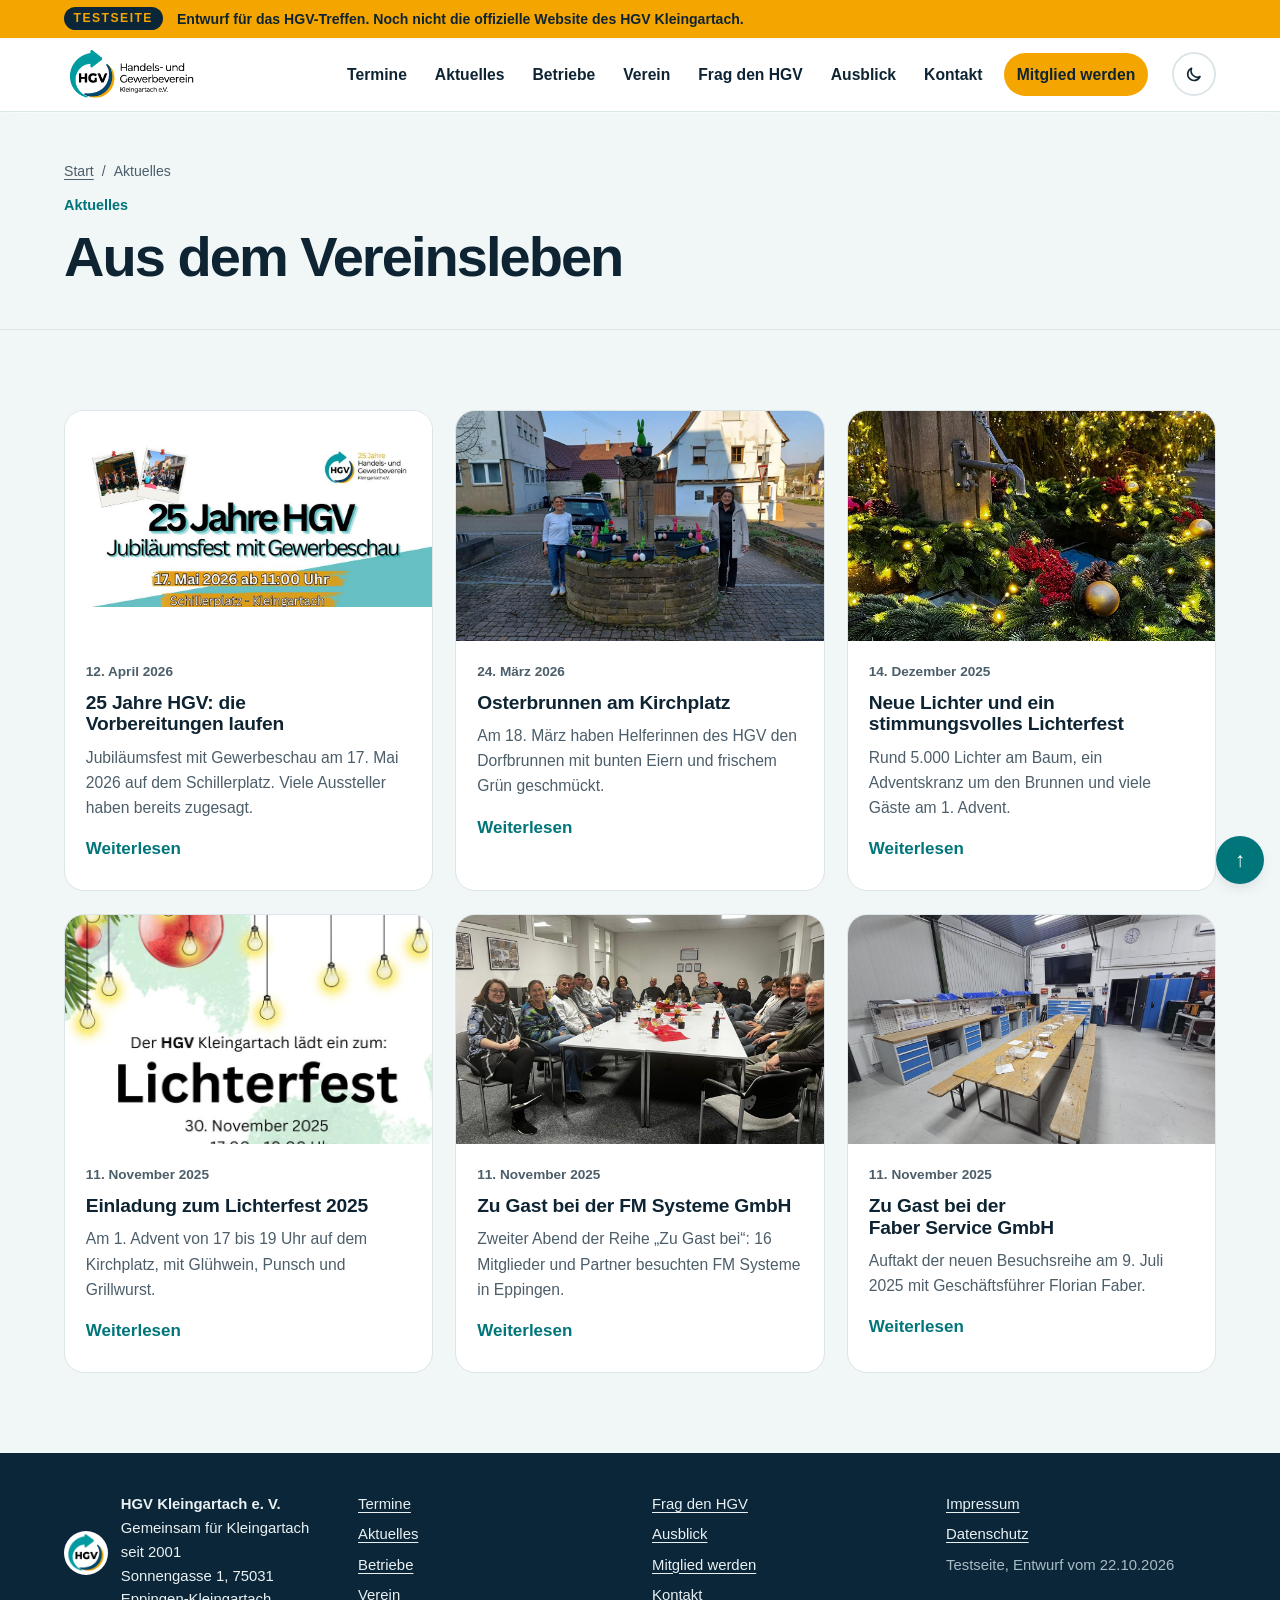
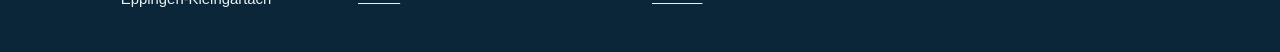
==== aktuelles.html @ d81d0c77 "Mehrseitige Testseite, Kalender-Abo, Chat mit Humor, Bildfix Co-Authored-By: Claude Opus 5.5 <norepl" ====
<!doctype html>
<html lang="de">
<head>
<meta charset="utf-8">
<meta name="viewport" content="width=device-width, initial-scale=1, viewport-fit=cover">
<title>Aktuelles · HGV Kleingartach</title>
<meta name="description" content="Neues aus dem Vereinsleben des HGV Kleingartach.">
<meta name="robots" content="noindex, nofollow">
<link rel="icon" href="img/hgv-icon.png">
<link rel="stylesheet" href="style.css">
</head>
<body data-page="aktuelles">
<svg width="0" height="0" style="position:absolute" aria-hidden="true">
  <symbol id="i-pin" viewBox="0 0 24 24"><path fill="none" stroke="currentColor" stroke-width="2" stroke-linecap="round" stroke-linejoin="round" d="M12 21s-7-6.2-7-11.5A7 7 0 0 1 19 9.5C19 14.8 12 21 12 21z"/><circle cx="12" cy="9.5" r="2.5" fill="none" stroke="currentColor" stroke-width="2"/></symbol>
  <symbol id="i-clock" viewBox="0 0 24 24"><circle cx="12" cy="12" r="9" fill="none" stroke="currentColor" stroke-width="2"/><path d="M12 7v5l3 2" fill="none" stroke="currentColor" stroke-width="2" stroke-linecap="round"/></symbol>
  <symbol id="i-phone" viewBox="0 0 24 24"><path fill="none" stroke="currentColor" stroke-width="2" stroke-linejoin="round" d="M5 4h3.5l1.5 4.5-2 1.5a11 11 0 0 0 6 6l1.5-2 4.5 1.5V19a2 2 0 0 1-2 2A16 16 0 0 1 3 6a2 2 0 0 1 2-2z"/></symbol>
  <symbol id="i-mail" viewBox="0 0 24 24"><rect x="3" y="5" width="18" height="14" rx="2" fill="none" stroke="currentColor" stroke-width="2"/><path d="m3.5 6.5 8.5 6.5 8.5-6.5" fill="none" stroke="currentColor" stroke-width="2"/></symbol>
  <symbol id="i-web" viewBox="0 0 24 24"><circle cx="12" cy="12" r="9" fill="none" stroke="currentColor" stroke-width="2"/><path d="M3 12h18M12 3c2.5 2.7 3.5 5.7 3.5 9s-1 6.3-3.5 9c-2.5-2.7-3.5-5.7-3.5-9s1-6.3 3.5-9z" fill="none" stroke="currentColor" stroke-width="2"/></symbol>
  <symbol id="i-route" viewBox="0 0 24 24"><path d="M3 11 21 3l-8 18-2-8z" fill="none" stroke="currentColor" stroke-width="2" stroke-linejoin="round"/></symbol>
  <symbol id="i-check" viewBox="0 0 24 24"><path d="m5 12.5 4.5 4.5L19 7.5" fill="none" stroke="currentColor" stroke-width="2.6" stroke-linecap="round" stroke-linejoin="round"/></symbol>
  <symbol id="i-search" viewBox="0 0 24 24"><circle cx="11" cy="11" r="7" fill="none" stroke="currentColor" stroke-width="2"/><path d="m20 20-4-4" stroke="currentColor" stroke-width="2" stroke-linecap="round"/></symbol>
<symbol id="i-cal" viewBox="0 0 24 24"><rect x="3" y="5" width="18" height="16" rx="2" fill="none" stroke="currentColor" stroke-width="2"/><path d="M3 10h18M8 3v4M16 3v4" fill="none" stroke="currentColor" stroke-width="2" stroke-linecap="round"/></symbol>
</svg>
<a class="skip" href="#main">Zum Inhalt springen</a>
<div class="topbar">
<div class="testband" role="note"><div class="wrap"><b>TESTSEITE</b><span class="tb-long">Entwurf für das HGV-Treffen. Noch nicht die offizielle Website des HGV Kleingartach.</span><span class="tb-short">Entwurf, noch nicht offiziell</span></div></div>
<header class="site-header">
  <div class="wrap">
    <a class="brand" href="index.html" aria-label="HGV Kleingartach, zur Startseite"><img src="img/hgv-logo.png" alt="HGV Handels- und Gewerbeverein Kleingartach e. V." width="222" height="86"></a>
    <button class="theme-btn" id="themeBtn" type="button" aria-label="Dunkles Design" aria-pressed="false"><svg viewBox="0 0 24 24" aria-hidden="true"><path d="M20 14.5A8 8 0 0 1 9.5 4a8 8 0 1 0 10.5 10.5z" fill="none" stroke="currentColor" stroke-width="2" stroke-linejoin="round"/></svg></button>
    <button class="nav-toggle" id="navToggle" type="button" aria-expanded="false" aria-controls="nav">Menü</button>
    <nav class="nav" id="nav" aria-label="Hauptnavigation"><ul><li><a href="termine.html">Termine</a></li><li><a href="aktuelles.html" aria-current="page">Aktuelles</a></li><li><a href="betriebe.html">Betriebe</a></li><li><a href="verein.html">Verein</a></li><li><a href="frag.html">Frag den HGV</a></li><li><a href="ausblick.html">Ausblick</a></li><li><a href="kontakt.html">Kontakt</a></li><li><a class="cta" href="mitglied-werden.html">Mitglied werden</a></li></ul></nav>
  </div>
</header>
</div>
<main id="main">
<section class="page-hero"><div class="wrap"><nav class="crumbs" aria-label="Brotkrumen"><a href="index.html">Start</a><span aria-hidden="true">/</span><span>Aktuelles</span></nav><span class="kicker">Aktuelles</span><h1 id="aktuelles-h">Aus dem Vereinsleben</h1></div></section>
<section class="section soft"  aria-labelledby="aktuelles-h">
  <div class="wrap">
    
    <div class="news">
      <article class="post">
        <div class="post-img contain"><img src="img/jubilaeum.jpg" alt="Plakat: 25 Jahre HGV, Jubiläumsfest mit Gewerbeschau am 17. Mai 2026 auf dem Schillerplatz" width="1024" height="451" loading="lazy"></div>
        <div class="post-body"><time datetime="2026-04-12">12. April 2026</time><h3>25 Jahre HGV: die Vorbereitungen laufen</h3><p>Jubiläumsfest mit Gewerbeschau am 17. Mai 2026 auf dem Schillerplatz. Viele Aussteller haben bereits zugesagt.</p><button class="more" type="button" data-article="art-jubilaeum">Weiterlesen</button></div>
      </article>
      <article class="post">
        <div class="post-img"><img src="img/ostern-brunnen.jpg" alt="Der geschmückte Osterbrunnen am Kirchplatz" width="1200" height="900" loading="lazy"></div>
        <div class="post-body"><time datetime="2026-03-24">24. März 2026</time><h3>Osterbrunnen am Kirchplatz</h3><p>Am 18. März haben Helferinnen des HGV den Dorfbrunnen mit bunten Eiern und frischem Grün geschmückt.</p><button class="more" type="button" data-article="art-ostern">Weiterlesen</button></div>
      </article>
      <article class="post">
        <div class="post-img"><img src="img/baum-detail.jpg" alt="Beleuchteter Adventskranz am Brunnen" width="720" height="960" loading="lazy"></div>
        <div class="post-body"><time datetime="2025-12-14">14. Dezember 2025</time><h3>Neue Lichter und ein stimmungsvolles Lichterfest</h3><p>Rund 5.000 Lichter am Baum, ein Adventskranz um den Brunnen und viele Gäste am 1. Advent.</p><button class="more" type="button" data-article="art-licht">Weiterlesen</button></div>
      </article>
      <article class="post">
        <div class="post-img"><img src="img/lichterfest-plakat.jpg" alt="Einladungsplakat zum Lichterfest am 30. November 2025" width="760" height="1075" loading="lazy" style="object-position:50% 30%"></div>
        <div class="post-body"><time datetime="2025-11-11">11. November 2025</time><h3>Einladung zum Lichterfest 2025</h3><p>Am 1. Advent von 17 bis 19 Uhr auf dem Kirchplatz, mit Glühwein, Punsch und Grillwurst.</p><button class="more" type="button" data-article="art-einladung">Weiterlesen</button></div>
      </article>
      <article class="post">
        <div class="post-img"><img src="img/fm-systeme.jpg" alt="HGV-Mitglieder am Besprechungstisch bei der FM Systeme GmbH" width="1200" height="900" loading="lazy"></div>
        <div class="post-body"><time datetime="2025-11-11">11. November 2025</time><h3>Zu Gast bei der FM Systeme GmbH</h3><p>Zweiter Abend der Reihe „Zu Gast bei“: 16 Mitglieder und Partner besuchten FM Systeme in Eppingen.</p><button class="more" type="button" data-article="art-fm">Weiterlesen</button></div>
      </article>
      <article class="post">
        <div class="post-img"><img src="img/faber-besuch.jpg" alt="Werkstatt der Faber Service GmbH, vorbereitet für den Besuch des HGV" width="1200" height="900" loading="lazy"></div>
        <div class="post-body"><time datetime="2025-11-11">11. November 2025</time><h3>Zu Gast bei der Faber Service GmbH</h3><p>Auftakt der neuen Besuchsreihe am 9. Juli 2025 mit Geschäftsführer Florian Faber.</p><button class="more" type="button" data-article="art-faber">Weiterlesen</button></div>
      </article>
    </div>
  </div>
</section>

<template id="art-jubilaeum"><img src="img/jubilaeum.jpg" alt="Plakat 25 Jahre HGV"><time>12. April 2026</time><h2>25 Jahre HGV: die Vorbereitungen laufen</h2><p>Der Handels- und Gewerbeverein Kleingartach e. V. feiert sein 25-jähriges Bestehen. Das Jubiläumsfest mit Gewerbeschau findet am 17. Mai 2026 ab 11 Uhr auf dem Schillerplatz in Kleingartach statt.</p><p>Die Mitglieder werben für das Fest, sprechen Aussteller an, kümmern sich um Anmeldungen und bringen Ideen ein. Viele Aussteller haben bereits zugesagt, die Gewerbeschau füllt sich.</p><p>Geplant sind Grußworte von MdB Alexander Throm, MdL Michael Preusch, Oberbürgermeister Klaus Holaschke und Ortsvorsteher Andreas Oechsner. Musik gibt es den ganzen Tag, Höhepunkt ist der Auftritt von Christian Engel. Für Kinder gibt es Töpfern, einen Kettcar-Parcours und Kistenstapeln, die Feuerwehr zeigt Vorführungen.</p><p>Aus einem Hubsteiger sehen Sie Kleingartach aus rund 25 Metern Höhe. Dazu gibt es regionales Essen und Trinken. Das Fest ist ein gemeinsames Projekt vieler Beteiligter.</p></template>
<template id="art-ostern"><img src="img/ostern-brunnen.jpg" alt="Osterbrunnen am Kirchplatz"><time>24. März 2026</time><h2>Osterbrunnen am Kirchplatz</h2><p>Am 18. März haben Helferinnen und Helfer des HGV Kleingartach den Brunnen am Kirchplatz für Ostern geschmückt: mit bunten Ostereiern, frischem Grün und österlichen Elementen.</p><p>Der Brunnen steht für den Frühling und für das Engagement im Ort. Der HGV dankt den „Deko-Queens“ Aferdita Bytyci und Manuela Sauer für ihre Kreativität und ihren Einsatz.</p><p>Die Tradition verschönert Kleingartach jedes Jahr aufs Neue. Der Verein wünscht allen frohe Ostern.</p></template>
<template id="art-licht"><img src="img/aufbau.jpg" alt="Aufbau der Weihnachtsbeleuchtung mit dem Hubsteiger" style="object-position:50% 30%"><time>14. Dezember 2025</time><h2>Neue Weihnachtsbeleuchtung und ein stimmungsvolles Lichterfest</h2><p>In der Woche vor dem 1. Advent hat der HGV die Weihnachtsbeleuchtung am Kirchplatz aufgebaut. Am 26. November kamen rund 5.000 Lichter an den Baum. Er stammt aus dem Garten von Norbert Rembold, der Bauhof hat ihn gefällt und aufgestellt. Florian Faber und das Team der Faber Service GmbH &amp; Co. KG halfen mit dem Hubsteiger.</p><p>Um den Brunnen wurde aus Zweigen ein Adventskranz gebunden und mit Kugeln und Zapfen in Gold und Rot geschmückt. Die Dekoration übernahmen Manuela Sauer und Aferdita Bytyci mit Unterstützung von Monika Faber.</p><p>Am 30. November, dem 1. Advent, wurde die neue Beleuchtung beim Lichterfest unter dem Zelt eingeweiht. Trotz drohendem Regen kamen viele Gäste. Die Würste lieferte die Metzgerei Reinwald, die Brötchen die Bäckerei Keppler, die Getränke Getränke Hees und den Glühwein die Heuchelberger Weingärtner.</p><p>Der HGV dankt allen Helfern und Gästen und wünscht eine friedliche Adventszeit.</p></template>
<template id="art-einladung"><img src="img/lichterfest-plakat.jpg" alt="Einladungsplakat Lichterfest 2025" style="object-position:50% 25%"><time>11. November 2025</time><h2>Einladung zum Lichterfest 2025 am 1. Advent</h2><p>Der HGV Kleingartach lädt alle Bewohnerinnen und Bewohner zum Lichterfest ein: am Sonntag, 30. November 2025, von 17 bis 19 Uhr auf dem Kirchplatz Kleingartach.</p><p>Im Schein der neuen Beleuchtung an Weihnachtsbaum und Brunnen gibt es Glühwein, Punsch und Grillwurst. Gemeinsam wird der Beginn der Adventszeit eingeläutet.</p></template>
<template id="art-fm"><img src="img/fm-systeme.jpg" alt="HGV bei FM Systeme"><time>11. November 2025</time><h2>Zu Gast bei der FM Systeme GmbH</h2><p>Am Mittwoch, 5. November 2025, fand der zweite Abend der neuen Reihe „Zu Gast bei“ statt. 16 Teilnehmerinnen und Teilnehmer, darunter Partner von Mitgliedern, besuchten die FM Systeme GmbH in Eppingen.</p><p>Katrin Schmalzhofer-Rathke begrüßte die Gruppe gegen 18:30 Uhr. Firmengründer Rainer Schmalzhofer erzählte die Geschichte des Familienbetriebs von den Anfängen im Privathaus bis heute.</p><p>Im Showroom zeigte das Unternehmen Profiltechnik, Arbeitsplatzsysteme und individuelle Lean-Lösungen. Danach ging es durch die Produktionshalle, eine Bilderchronik zeigte die Entwicklung über die Jahre. Der Abend klang bei Snacks und Getränken aus.</p></template>
<template id="art-faber"><img src="img/faber-besuch.jpg" alt="Werkstatt der Faber Service GmbH"><time>11. November 2025</time><h2>Zu Gast bei der Faber Service GmbH</h2><p>Am Mittwoch, 9. Juli 2025, startete die neue Besuchsreihe „Zu Gast bei“. Die Faber Service GmbH &amp; Co. KG öffnete ihre Türen für Mitglieder des HGV und ihre Gäste.</p><p>Geschäftsführer Florian Faber stellte das Leistungsspektrum vor: Photovoltaikanlagen für Privat und Gewerbe, automatisierte Hochregallager, Fördertechnik, Industrieanlagen sowie Wartung und technischen Service.</p><p>Die Reihe soll den Zusammenhalt im Verein stärken und den Austausch zwischen den Mitgliedsbetrieben fördern. Der gut besuchte Abend war ein gelungener Auftakt.</p></template>

</main>
<a class="to-top" id="toTop" href="#" hidden aria-label="Nach oben">↑</a>
<footer class="site-footer">
  <div class="wrap">
    <div class="f-brand"><img src="img/hgv-icon.png" alt="" width="44" height="44"><div><b>HGV Kleingartach e. V.</b><br>Gemeinsam für Kleingartach seit 2001<br>Sonnengasse 1, 75031 Eppingen-Kleingartach</div></div>
    <ul><li><a href="termine.html">Termine</a></li><li><a href="aktuelles.html">Aktuelles</a></li><li><a href="betriebe.html">Betriebe</a></li><li><a href="verein.html">Verein</a></li></ul>
    <ul><li><a href="frag.html">Frag den HGV</a></li><li><a href="ausblick.html">Ausblick</a></li><li><a href="mitglied-werden.html">Mitglied werden</a></li><li><a href="kontakt.html">Kontakt</a></li></ul>
    <ul><li><a href="impressum.html">Impressum</a></li><li><a href="datenschutz.html">Datenschutz</a></li><li>Testseite, Entwurf vom 22.10.2026</li></ul>
  </div>
</footer>
<dialog id="article" aria-label="Beitrag"><div class="d-inner"><button class="btn outline small d-close" type="button" data-close>Schließen</button><div id="articleBody" style="display:grid;gap:1rem"></div></div></dialog>

<script src="app.js"></script>
</body>
</html>
---- style.css ----
/* Layout: helle, klare Vereinsseite in den echten HGV-Farben (Petrol, Sonnengelb, Marine). Foto-Collage im Hero, Inhalte in ruhigen 72rem-Bahnen, Wechsel weiss / zartes Petrol / Marine-Band. */
:root{
  --bg:#FFFFFF;--bg-soft:#F1F6F7;--card:#FFFFFF;
  --ink:#0E2433;--ink-soft:#4C5E6A;--line:#DCE5E7;
  --brand:#009BA0;--brand-strong:#00757A;--brand-deep:#005A5E;--on-brand:#FFFFFF;--link:#00757A;
  --sun:#F5A500;--sun-soft:#FFF3D6;--on-sun:#0E2433;
  --band:#0B2638;--on-band:#E9F1F3;--on-band-soft:#A8BCC6;
  --tile:#FFFFFF;--tile-dark:#000000;--logo-chip:transparent;
  --header-bg:rgba(255,255,255,.93);
  --shadow:0 22px 44px -22px rgba(14,36,51,.45);--shadow-sm:0 6px 18px -10px rgba(14,36,51,.35);
  --focus:#F5A500;--backdrop:rgba(8,20,28,.62);
  --font:"Figtree","Segoe UI",Roboto,Helvetica,Arial,sans-serif;
}
@media (prefers-color-scheme: dark){
  :root:not([data-theme="light"]){
    --bg:#0A1821;--bg-soft:#0F222D;--card:#132A36;
    --ink:#E6EEF1;--ink-soft:#A3B5BF;--line:#233A46;
    --brand:#2BB8BD;--brand-strong:#00757A;--brand-deep:#0B3F47;--on-brand:#FFFFFF;--link:#5ED0D4;
    --sun:#F7B52A;--sun-soft:#33290F;--on-sun:#0E2433;
    --band:#06121A;--on-band:#E6EEF1;--on-band-soft:#97AAB4;
    --tile:#FFFFFF;--tile-dark:#000000;--logo-chip:#FFFFFF;
    --header-bg:rgba(10,24,33,.93);
    --shadow:0 22px 44px -22px rgba(0,0,0,.8);--shadow-sm:0 6px 18px -10px rgba(0,0,0,.7);
    --focus:#F7B52A;--backdrop:rgba(0,0,0,.72);
    color-scheme:dark;
  }
}
:root[data-theme="dark"]{
  --bg:#0A1821;--bg-soft:#0F222D;--card:#132A36;
  --ink:#E6EEF1;--ink-soft:#A3B5BF;--line:#233A46;
  --brand:#2BB8BD;--brand-strong:#00757A;--brand-deep:#0B3F47;--on-brand:#FFFFFF;--link:#5ED0D4;
  --sun:#F7B52A;--sun-soft:#33290F;--on-sun:#0E2433;
  --band:#06121A;--on-band:#E6EEF1;--on-band-soft:#97AAB4;
  --tile:#FFFFFF;--tile-dark:#000000;--logo-chip:#FFFFFF;
  --header-bg:rgba(10,24,33,.93);
  --shadow:0 22px 44px -22px rgba(0,0,0,.8);--shadow-sm:0 6px 18px -10px rgba(0,0,0,.7);
  --focus:#F7B52A;--backdrop:rgba(0,0,0,.72);
  color-scheme:dark;
}
*,*::before,*::after{box-sizing:border-box}
html{scroll-behavior:smooth;scroll-padding-top:8rem}
@media (prefers-reduced-motion: reduce){html{scroll-behavior:auto}*,*::before,*::after{transition:none!important;animation:none!important}}
body{background:var(--bg);color:var(--ink);font-family:var(--font);font-size:1.0625rem;line-height:1.6;margin:0;-webkit-font-smoothing:antialiased}
h1,h2,h3{margin:0;line-height:1.12;text-wrap:balance;font-weight:800;letter-spacing:-.02em}
h1{font-size:clamp(2.5rem,5.6vw,4.4rem);letter-spacing:-.035em;line-height:1.02}
h2{font-size:clamp(1.85rem,3.4vw,2.6rem)}
h3{font-size:1.2rem;font-weight:700;letter-spacing:-.01em}
p{margin:0}
a{color:var(--link);text-underline-offset:.18em}
img{display:block;max-width:100%}
:focus-visible{outline:3px solid var(--focus);outline-offset:3px;border-radius:6px}
button{font:inherit;color:inherit}
.wrap{max-width:74rem;margin-inline:auto;padding-left:max(16px,env(safe-area-inset-left,0px));padding-right:max(16px,env(safe-area-inset-right,0px))}
.sr-only{position:absolute;width:1px;height:1px;overflow:hidden;clip:rect(0 0 0 0);white-space:nowrap}
.skip{position:absolute;left:1rem;top:-5rem;z-index:200;background:var(--brand-strong);color:var(--on-brand);padding:.6rem 1rem;border-radius:8px}
.skip:focus{top:1rem}
.ico{width:1.05em;height:1.05em;flex:none;vertical-align:-.15em}

/* Buttons */
.btn{display:inline-flex;align-items:center;justify-content:center;gap:.5rem;min-height:3rem;padding:.65rem 1.35rem;border-radius:999px;border:2px solid var(--brand-strong);background:var(--brand-strong);color:var(--on-brand);font-weight:700;text-decoration:none;cursor:pointer;transition:transform .15s ease,box-shadow .15s ease}
.btn:hover{transform:translateY(-1px);box-shadow:var(--shadow-sm)}
.btn.outline{background:transparent;color:var(--link);border-color:var(--line)}
.btn.sun{background:var(--sun);border-color:var(--sun);color:var(--on-sun)}
.btn.small{min-height:2.5rem;padding:.4rem 1rem;font-size:.95rem}

/* Testband */
.testband{background:var(--sun);color:var(--on-sun);font-size:.88rem;font-weight:600}
.testband .wrap{display:flex;flex-wrap:wrap;gap:.2rem .9rem;align-items:center;padding-block:.45rem}
.testband b{background:var(--band);color:var(--sun);font-weight:800;letter-spacing:.12em;font-size:.76rem;padding:.12rem .6rem;border-radius:999px}

/* Header */
.site-header{position:relative;z-index:60;background:var(--header-bg);backdrop-filter:saturate(1.4) blur(12px);border-bottom:1px solid var(--line)}
.site-header .wrap{display:flex;align-items:center;justify-content:space-between;gap:1rem;padding-block:.6rem}
.brand{display:flex;align-items:center;background:var(--logo-chip);border-radius:10px;padding:.2rem .35rem}
.brand img{height:3rem;width:auto}
.nav ul{list-style:none;margin:0;padding:0;display:flex;align-items:center;gap:.15rem}
.nav a{display:block;padding:.55rem .8rem;border-radius:999px;color:var(--ink);text-decoration:none;font-weight:600;font-size:.98rem}
.nav a:hover{background:var(--bg-soft)}
.nav a[aria-current="true"]{color:var(--link);background:var(--bg-soft)}
.nav a.cta{background:var(--sun);color:var(--on-sun);font-weight:800;margin-left:.4rem}
.nav-toggle{display:none;align-items:center;gap:.5rem;min-height:2.9rem;padding:.4rem 1rem;border:2px solid var(--line);border-radius:999px;background:transparent;font-weight:700;cursor:pointer}
@media (max-width:1100px){
  .nav-toggle{display:inline-flex}
  .nav{display:none;position:absolute;left:0;right:0;top:100%;background:var(--bg);border-bottom:1px solid var(--line);box-shadow:var(--shadow)}
  .nav[data-open="true"]{display:block}
  .nav ul{flex-direction:column;align-items:stretch;gap:.25rem;padding-block:.75rem 1.25rem;padding-left:max(16px,env(safe-area-inset-left,0px));padding-right:max(16px,env(safe-area-inset-right,0px))}
  .nav a{padding:.85rem 1rem;font-size:1.1rem}
  .nav a.cta{margin:.5rem 0 0;text-align:center}
}

/* Hero */
.hero .wrap{display:grid;gap:2.5rem;padding-block:3.5rem 4.5rem;align-items:center}
@media (min-width:880px){.hero .wrap{grid-template-columns:1.02fr .98fr;gap:3.5rem}}
.hero-copy{display:grid;gap:1.4rem;min-width:0}
.pill{justify-self:start;display:inline-flex;align-items:center;gap:.5rem;background:var(--sun-soft);color:var(--ink);font-weight:700;font-size:.9rem;padding:.35rem .85rem .35rem .4rem;border-radius:999px}
.pill span{white-space:nowrap;background:var(--sun);color:var(--on-sun);border-radius:999px;padding:.1rem .55rem;font-weight:800}
.hero h1 .mark{text-decoration:underline;text-decoration-color:var(--sun);text-decoration-thickness:.12em;text-underline-offset:.1em;text-decoration-skip-ink:none}
.hero .lead{font-size:1.22rem;color:var(--ink-soft);max-width:34rem}
.finder{display:grid;gap:.7rem;max-width:34rem}
.finder label{font-weight:700;font-size:.95rem}
.finder-row{display:flex;gap:.5rem;background:var(--card);border:2px solid var(--line);border-radius:999px;padding:.3rem;box-shadow:var(--shadow-sm)}
.finder-row:focus-within{border-color:var(--brand)}
.finder-row svg{width:1.3rem;height:1.3rem;color:var(--ink-soft);margin:auto 0 auto .75rem;flex:none}
.finder-row input{flex:1;min-width:0;border:0;background:transparent;color:var(--ink);font:inherit;font-size:1.05rem;padding:.55rem .25rem;outline:none}
.quick{display:flex;flex-wrap:wrap;gap:.45rem;align-items:center;font-size:.92rem;color:var(--ink-soft)}
.quick button{border:1px solid var(--line);background:var(--bg);color:var(--ink);border-radius:999px;padding:.3rem .8rem;min-height:2.25rem;cursor:pointer;font-weight:600;font-size:.9rem}
.quick button:hover{border-color:var(--brand);color:var(--link)}
.hero-media{position:relative;min-width:0;padding-bottom:3rem}
.hero-main{width:82%;margin-left:auto;aspect-ratio:4/5;border-radius:28px;overflow:hidden;box-shadow:var(--shadow)}
.hero-main img,.hero-second img{width:100%;height:100%;object-fit:cover}
.hero-second{position:absolute;left:0;bottom:0;width:48%;aspect-ratio:4/3;border-radius:20px;overflow:hidden;border:6px solid var(--bg);box-shadow:var(--shadow)}
.next{position:absolute;left:0;top:7%;width:min(19.5rem,66%);background:var(--card);border-radius:18px;padding:1rem 1.1rem;box-shadow:var(--shadow);display:grid;gap:.25rem}
.next small{font-size:.78rem;font-weight:800;color:var(--link);text-transform:uppercase;letter-spacing:.08em}
.next b{font-size:1.15rem;line-height:1.2}
.next span{font-size:.92rem;color:var(--ink-soft)}
.next em{font-style:normal;font-size:.78rem;color:var(--ink-soft);border-top:1px solid var(--line);padding-top:.4rem;margin-top:.3rem}
.photo-credit{font-size:.78rem;color:var(--ink-soft);text-align:right;margin-top:.5rem}
@media (max-width:879px){
  .hero .wrap{padding-block:2rem 3rem}
  .hero-media{padding-bottom:0}
  .hero-main{width:100%;aspect-ratio:4/3}
  .hero-main img{object-position:50% 38%}
  .hero-second{display:none}
  .next{position:relative;left:auto;top:auto;width:auto;margin:-2.5rem 1rem 0}
}

/* Zahlen */
.numbers{background:var(--band);color:var(--on-band)}
.numbers .wrap{display:grid;grid-template-columns:repeat(auto-fit,minmax(11rem,1fr));gap:1.75rem 2rem;padding-block:2.5rem}
.numbers b{display:block;font-size:clamp(2.3rem,4vw,3rem);font-weight:800;line-height:1;color:var(--sun);font-variant-numeric:tabular-nums;letter-spacing:-.02em}
.numbers span{display:block;margin-top:.45rem;color:var(--on-band-soft);font-size:.98rem}

/* Sektionen */
.section{padding-block:5rem}
.section.soft{background:var(--bg-soft)}
.head{display:flex;flex-wrap:wrap;align-items:end;justify-content:space-between;gap:1rem 2rem;margin-bottom:2.25rem}
.head > div{display:grid;gap:.6rem;max-width:42rem;min-width:0}
.head p{color:var(--ink-soft);font-size:1.1rem}
.kicker{font-size:.9rem;font-weight:800;color:var(--link)}

/* Termine */
.feature{display:grid;background:var(--card);border-radius:24px;overflow:hidden;box-shadow:var(--shadow-sm);border:1px solid var(--line)}
@media (min-width:760px){.feature{grid-template-columns:.9fr 1.1fr}}
.feature-img{min-height:16rem;position:relative}
.feature-img img{position:absolute;inset:0;width:100%;height:100%;object-fit:cover}
.feature-body{padding:2rem;display:grid;gap:1rem;align-content:center}
.feature-body h3{font-size:clamp(1.6rem,2.6vw,2.1rem);font-weight:800}
.facts{list-style:none;margin:0;padding:0;display:grid;gap:.5rem}
.facts li{display:flex;gap:.6rem;align-items:flex-start}
.facts .ico{color:var(--brand);margin-top:.2rem}
.badge{justify-self:start;display:inline-block;font-size:.8rem;font-weight:700;padding:.2rem .65rem;border-radius:999px;background:var(--sun-soft);color:var(--ink)}
.events{list-style:none;margin:1.5rem 0 0;padding:0;display:grid;gap:1rem;grid-template-columns:repeat(auto-fill,minmax(20rem,1fr))}
.event{display:grid;grid-template-columns:4.6rem 1fr;gap:1rem;background:var(--card);border:1px solid var(--line);border-radius:18px;padding:1.1rem;min-width:0}
.date{background:var(--brand-strong);color:var(--on-brand);border-radius:14px;display:grid;place-content:center;text-align:center;aspect-ratio:1;line-height:1}
.date b{font-size:1.55rem;font-weight:800;font-variant-numeric:tabular-nums}
.date span{font-size:.75rem;font-weight:700;margin-top:.25rem;opacity:.9}
.event h3{margin-bottom:.2rem}
.event p{color:var(--ink-soft);font-size:.95rem}
.event .badge{margin-top:.55rem}

/* Galerie */
.gallery{display:grid;gap:.9rem;grid-template-columns:repeat(4,1fr);margin-top:3rem}
.gallery figure{margin:0;display:grid;gap:.45rem;min-width:0}
.gallery img{aspect-ratio:3/4;object-fit:cover;border-radius:16px;width:100%}
.gallery figcaption{font-size:.88rem;color:var(--ink-soft)}
.gallery-head{display:flex;justify-content:space-between;align-items:end;gap:1rem;margin-top:3.5rem}
.gallery-head + .gallery{margin-top:1.25rem}
@media (max-width:760px){.gallery{grid-auto-flow:column;grid-template-columns:none;grid-auto-columns:68%;overflow-x:auto;scroll-snap-type:x mandatory;padding-bottom:.5rem}.gallery figure{scroll-snap-align:start}}

/* Aktuelles */
.news{display:grid;gap:1.4rem;grid-template-columns:repeat(auto-fill,minmax(19rem,1fr))}
.post{background:var(--card);border:1px solid var(--line);border-radius:20px;overflow:hidden;display:grid;grid-template-rows:auto 1fr;grid-template-columns:minmax(0,1fr);min-width:0}
.post-img.contain{background:var(--tile)}
.post-img.contain img{object-fit:contain}
.post-img{aspect-ratio:16/10;overflow:hidden;background:var(--bg-soft)}
.post-img img{width:100%;height:100%;object-fit:cover;transition:transform .4s ease}
.post:hover .post-img img{transform:scale(1.03)}
.post-body{padding:1.25rem 1.3rem 1.4rem;display:grid;gap:.6rem;align-content:start}
.post time{font-size:.85rem;color:var(--ink-soft);font-weight:600}
.post p{color:var(--ink-soft);font-size:.98rem}
.more{justify-self:start;background:none;border:0;padding:0;color:var(--link);font-weight:700;cursor:pointer;display:inline-flex;gap:.35rem;align-items:center;min-height:2.4rem}
.more:hover{text-decoration:underline}

/* Mitglieder */
.toolbar{display:grid;gap:1rem;margin-bottom:1.75rem}
.search{display:flex;align-items:center;gap:.5rem;max-width:38rem;background:var(--card);border:2px solid var(--line);border-radius:999px;padding:.3rem .4rem .3rem .9rem}
.search:focus-within{border-color:var(--brand)}
.search svg{width:1.25rem;height:1.25rem;color:var(--ink-soft);flex:none}
.search input{flex:1;min-width:0;border:0;background:transparent;color:var(--ink);font:inherit;font-size:1.05rem;padding:.55rem .25rem;outline:none}
.clear{border:0;background:var(--bg-soft);border-radius:999px;min-height:2.3rem;padding:.2rem .85rem;cursor:pointer;font-weight:600;font-size:.9rem}
.chips{display:flex;flex-wrap:wrap;gap:.45rem}
.chip{border:1.5px solid var(--line);background:var(--card);color:var(--ink);border-radius:999px;padding:.35rem .9rem;min-height:2.5rem;cursor:pointer;font-weight:600;font-size:.93rem}
.chip:hover{border-color:var(--brand)}
.chip[aria-pressed="true"]{background:var(--brand-strong);border-color:var(--brand-strong);color:var(--on-brand)}
.count{color:var(--ink-soft);font-weight:600;font-variant-numeric:tabular-nums}
.members{list-style:none;margin:0;padding:0;display:grid;gap:1rem;grid-template-columns:repeat(auto-fill,minmax(16.5rem,1fr))}
.member{background:var(--card);border:1px solid var(--line);border-radius:18px;overflow:hidden;display:grid;grid-template-rows:auto 1fr;grid-template-columns:minmax(0,1fr);min-width:0;transition:box-shadow .2s ease,transform .2s ease}
.member:hover{box-shadow:var(--shadow-sm);transform:translateY(-2px)}
.tile{position:relative;background:var(--tile);aspect-ratio:16/8;display:grid;place-items:center;border-bottom:1px solid var(--line)}
.tile.dark{background:var(--tile-dark)}
.tile img{position:absolute;top:14px;left:18px;width:calc(100% - 36px);height:calc(100% - 28px);object-fit:contain}
.mono{width:4rem;height:4rem;border-radius:50%;background:var(--brand-strong);color:var(--on-brand);display:grid;place-items:center;font-weight:800;font-size:1.4rem;flex:none;line-height:1}
.m-body{padding:1rem 1.1rem 1.15rem;display:grid;gap:.4rem;align-content:start}
.m-cat{font-size:.78rem;font-weight:700;color:var(--link)}
.m-body h3{font-size:1.08rem;line-height:1.25}
.m-addr{font-size:.92rem;color:var(--ink-soft)}
.m-line{display:flex;align-items:center;gap:.45rem;font-size:.95rem;min-width:0;font-variant-numeric:tabular-nums}
.m-line .ico{color:var(--brand)}
.m-line .val{user-select:all;overflow-wrap:anywhere;min-width:0}
.copy{margin-left:auto;flex:none;border:1px solid var(--line);background:transparent;border-radius:999px;padding:.15rem .6rem;min-height:2rem;font-size:.78rem;font-weight:600;color:var(--ink-soft);cursor:pointer}
.copy:hover{border-color:var(--brand);color:var(--link)}
.copy[data-done="true"]{background:var(--brand-strong);border-color:var(--brand-strong);color:var(--on-brand)}
.m-links{display:flex;gap:1rem;margin-top:.35rem;font-size:.93rem;font-weight:700}
.m-links a{display:inline-flex;gap:.3rem;align-items:center;text-decoration:none;min-height:2rem}
.m-links a:hover{text-decoration:underline}
.empty{padding:2rem;text-align:center;color:var(--ink-soft);border:2px dashed var(--line);border-radius:18px}

/* Verein */
.about{display:grid;gap:3rem;align-items:start}
@media (min-width:900px){.about{grid-template-columns:1fr 1fr}}
.about-copy{display:grid;gap:1.1rem;min-width:0}
.about-copy p{color:var(--ink-soft);max-width:36rem}
.about figure{margin:0;display:grid;gap:.5rem;min-width:0}
.about figure img{border-radius:22px;aspect-ratio:4/3;object-fit:cover;width:100%}
.about figcaption{font-size:.88rem;color:var(--ink-soft)}
.board{display:flex;align-items:center;gap:1rem;background:var(--card);border:1px solid var(--line);border-radius:16px;padding:1rem 1.15rem;max-width:30rem}
.board .mono{width:3.25rem;height:3.25rem;font-size:1.05rem}
.board b{display:block}
.board span{font-size:.9rem;color:var(--ink-soft)}
.doing{list-style:none;margin:3.5rem 0 0;padding:0;display:grid;gap:1rem;grid-template-columns:repeat(auto-fill,minmax(15.5rem,1fr))}
.doing li{background:var(--card);border:1px solid var(--line);border-radius:16px;padding:1.15rem;display:grid;gap:.35rem;align-content:start}
.doing svg{width:1.6rem;height:1.6rem;color:var(--brand)}
.doing b{font-size:1.05rem}
.doing p{color:var(--ink-soft);font-size:.94rem}
.timeline{list-style:none;margin:1.5rem 0 0;padding:0;display:grid;gap:0;grid-template-columns:repeat(auto-fit,minmax(12rem,1fr))}
.timeline li{position:relative;padding:1.4rem 1.25rem 1.25rem 0;border-top:3px solid var(--line);min-width:0}
.timeline li::before{content:"";position:absolute;top:-.6rem;left:0;width:1rem;height:1rem;border-radius:50%;background:var(--sun);border:3px solid var(--bg-soft)}
.timeline b{display:block;font-size:1.5rem;font-weight:800;color:var(--link);font-variant-numeric:tabular-nums}
.timeline p{color:var(--ink-soft);font-size:.95rem}

/* Mitglied werden */
.join{background:var(--brand-deep);color:var(--on-brand)}
.join .wrap{display:grid;gap:3rem;padding-block:5rem;align-items:start}
@media (min-width:900px){.join .wrap{grid-template-columns:1.05fr .95fr}}
.join h2{color:var(--on-brand)}
.join .intro{font-size:1.15rem;opacity:.92;max-width:36rem;margin-top:.9rem}
.benefits{list-style:none;margin:2rem 0 0;padding:0;display:grid;gap:1.1rem}
.benefits li{display:grid;grid-template-columns:2.25rem 1fr;gap:.85rem}
.benefits .dot{width:2.25rem;height:2.25rem;border-radius:50%;background:var(--sun);color:var(--on-sun);display:grid;place-items:center}
.benefits .dot svg{width:1.15rem;height:1.15rem}
.benefits b{display:block;font-size:1.08rem}
.benefits p{opacity:.88;font-size:.97rem}
.steps{margin-top:2rem;padding-top:1.5rem;border-top:1px solid rgba(255,255,255,.2);font-size:.97rem;opacity:.95}
.steps b{display:block;margin-bottom:.35rem}
.form{background:var(--card);color:var(--ink);border-radius:24px;padding:1.75rem;display:grid;gap:1rem;box-shadow:var(--shadow)}
.form h3{font-size:1.45rem;font-weight:800}
.form > p{color:var(--ink-soft);font-size:.95rem}
.form label{display:grid;gap:.35rem;font-weight:700;font-size:.95rem}
.form input,.form textarea{font:inherit;color:var(--ink);background:var(--bg);border:2px solid var(--line);border-radius:12px;padding:.65rem .85rem;min-height:3rem;width:100%}
.form input:focus,.form textarea:focus{border-color:var(--brand);outline:none}
.form textarea{min-height:6.5rem;resize:vertical}
.grid2{display:grid;gap:1rem;grid-template-columns:repeat(auto-fit,minmax(12rem,1fr))}
.notice{background:var(--sun-soft);color:var(--ink);border-radius:12px;padding:.8rem 1rem;font-size:.95rem}
.form .fine{font-size:.82rem;color:var(--ink-soft)}

/* Kontakt */
.contact{display:grid;gap:1.25rem;grid-template-columns:repeat(auto-fit,minmax(16rem,1fr))}
.c-card{background:var(--card);border:1px solid var(--line);border-radius:18px;padding:1.4rem;display:grid;gap:.6rem;align-content:start;min-width:0}
.c-card .ico{width:1.6rem;height:1.6rem;color:var(--brand)}
.c-card h3{font-size:1.1rem}
.c-card p{color:var(--ink-soft)}

/* Footer */
.site-footer{background:var(--band);color:var(--on-band-soft);font-size:.93rem}
.site-footer .wrap{display:grid;gap:1.5rem;padding-block:2.5rem;grid-template-columns:repeat(auto-fit,minmax(14rem,1fr));align-items:start}
.site-footer .f-brand{display:flex;gap:.8rem;align-items:center;color:var(--on-band)}
.site-footer .f-brand img{width:2.75rem;height:2.75rem;background:#FFFFFF;border-radius:50%;padding:.2rem}
.site-footer b{color:var(--on-band)}
.site-footer ul{list-style:none;margin:0;padding:0;display:grid;gap:.4rem}
.site-footer button,.site-footer a{background:none;border:0;padding:0;color:var(--on-band);font:inherit;cursor:pointer;text-decoration:underline;text-underline-offset:.2em}

/* Dialoge */
dialog{border:0;padding:0;background:var(--card);color:var(--ink);width:min(46rem,calc(100% - 2rem));border-radius:22px;box-shadow:var(--shadow)}
dialog::backdrop{background:var(--backdrop)}
.d-inner{display:grid;gap:1rem;padding:1.75rem;max-height:84vh;overflow:auto}
.d-inner img{border-radius:14px;width:100%;max-height:22rem;object-fit:cover}
.d-inner h2{font-size:1.7rem}
.d-inner h3{font-size:1.05rem;margin-top:.4rem}
.d-inner p{color:var(--ink)}
.d-inner time{color:var(--ink-soft);font-weight:600;font-size:.9rem}
.d-close{justify-self:end;position:sticky;top:0}

/* v3: Top-Leiste */
.topbar{position:sticky;top:env(safe-area-inset-top,0px);z-index:60}
.theme-btn{flex:none;width:2.75rem;height:2.75rem;border-radius:50%;border:2px solid var(--line);background:transparent;color:var(--ink);cursor:pointer;display:grid;place-items:center;margin-left:.5rem}
.theme-btn svg{width:1.2rem;height:1.2rem}
.nav{margin-left:auto;order:2}.theme-btn{order:3}.nav-toggle{order:4}
@media (max-width:1100px){.theme-btn{margin-left:auto}}

/* Logo-Band */
.logos{padding-block:2.25rem;border-bottom:1px solid var(--line)}
.logos-head{display:flex;justify-content:space-between;align-items:center;gap:1rem;margin-bottom:1.1rem;flex-wrap:wrap}
.logos-head a{font-weight:700}
.marquee{overflow:hidden;-webkit-mask-image:linear-gradient(90deg,transparent,#000 6%,#000 94%,transparent);mask-image:linear-gradient(90deg,transparent,#000 6%,#000 94%,transparent)}
.track{display:flex;gap:1rem;width:max-content;animation:marquee 70s linear infinite}
.marquee:hover .track{animation-play-state:paused}
.track a{flex:none;width:10.5rem;height:5.5rem;background:var(--tile);border:1px solid var(--line);border-radius:16px;display:grid;place-items:center;padding:.7rem;transition:transform .2s ease}
.track a.dark{background:var(--tile-dark)}
.track a:hover{transform:translateY(-3px)}
.track img{max-width:100%;max-height:100%;object-fit:contain}
@keyframes marquee{to{transform:translateX(-50%)}}
@media (prefers-reduced-motion: reduce){.marquee{overflow-x:auto;-webkit-mask-image:none;mask-image:none}.track{animation:none}}

/* Countdown */
.countdown{display:flex;gap:.55rem;flex-wrap:wrap}
.countdown div{background:var(--bg-soft);border-radius:14px;padding:.55rem .75rem;min-width:4.4rem;text-align:center;display:grid}
.countdown b{font-size:1.65rem;font-weight:800;font-variant-numeric:tabular-nums;line-height:1.1;color:var(--link)}
.countdown span{font-size:.75rem;color:var(--ink-soft);font-weight:600}
.cd-label{font-size:.85rem;color:var(--ink-soft);font-weight:600}

/* Jahresrad */
.year{display:grid;gap:2rem;align-items:center;margin-top:3.5rem;background:var(--card);border:1px solid var(--line);border-radius:24px;padding:1.75rem}
@media (min-width:860px){.year{grid-template-columns:1fr 1fr;padding:2.5rem}}
.year-copy{display:grid;gap:.6rem;align-content:start;min-width:0}
.year-copy h3{font-size:1.6rem;font-weight:800}
.year-copy > p{color:var(--ink-soft)}
#yearWheel{width:100%;max-width:400px;height:auto;justify-self:center}
.seg{fill:var(--bg-soft);stroke:var(--card);stroke-width:2;cursor:pointer;transition:fill .2s ease}
.seg.has{fill:var(--brand-strong)}
.seg.sel{fill:var(--sun)}
#yearWheel g:hover .seg{opacity:.85}
#yearWheel g:focus{outline:none}
#yearWheel g:focus-visible .seg{stroke:var(--focus);stroke-width:4}
.seg-l{fill:var(--ink-soft);font:600 13px var(--font);pointer-events:none}
.seg-l.has{fill:var(--on-brand)}
.seg-l.sel{fill:var(--on-sun)}
.hub{fill:var(--card)}
.hub-m{fill:var(--ink);font:800 26px var(--font)}
.hub-s{fill:var(--ink-soft);font:500 14px var(--font)}
.year-detail{display:grid;gap:.75rem;margin-top:.75rem}
.year-detail h4{margin:0;font-size:1.15rem}
.yd{border-left:3px solid var(--sun);padding:.2rem 0 .2rem .9rem;display:grid;gap:.1rem}
.yd span{color:var(--ink-soft);font-size:.95rem}

/* Frag den HGV */
.ask{background:var(--band);color:var(--on-band)}
.ask .wrap{display:grid;gap:2.5rem;padding-block:5rem;align-items:center}
@media (min-width:900px){.ask .wrap{grid-template-columns:.9fr 1.1fr;gap:4rem}}
.ask h2{color:var(--on-band)}
.ask-copy{display:grid;gap:1rem;min-width:0}
.ask-copy p{color:var(--on-band-soft);font-size:1.12rem;max-width:34rem}
.kicker.on-dark{color:var(--sun)}
.ask-points{list-style:none;margin:0;padding:0;display:grid;gap:.55rem}
.ask-points li{padding-left:1.6rem;position:relative}
.ask-points li::before{content:"";position:absolute;left:0;top:.5rem;width:.7rem;height:.7rem;border-radius:50%;background:var(--sun)}
.chat{background:var(--card);color:var(--ink);border-radius:24px;box-shadow:var(--shadow);display:grid;min-width:0;overflow:hidden}
.chat-head{display:flex;gap:.75rem;align-items:center;padding:1rem 1.25rem;border-bottom:1px solid var(--line)}
.chat-head img{border-radius:50%;background:var(--tile);padding:2px}
.chat-head b{display:block}
.chat-head span{font-size:.85rem;color:var(--ink-soft)}
.chat-head .live{margin-left:auto;font-size:.75rem;font-weight:800;color:var(--on-sun);background:var(--sun);border-radius:999px;padding:.15rem .6rem}
.chat-log{height:21rem;overflow-y:auto;padding:1.25rem;display:flex;flex-direction:column;gap:.75rem;background:var(--bg-soft)}
.msg{max-width:88%;padding:.7rem .95rem;border-radius:16px;font-size:.98rem;line-height:1.45;overflow-wrap:anywhere}
.msg.bot{align-self:flex-start;background:var(--card);border:1px solid var(--line);border-bottom-left-radius:4px}
.msg.me{align-self:flex-end;background:var(--brand-strong);color:var(--on-brand);border-bottom-right-radius:4px}
.msg a{color:var(--link);font-weight:700}
.msg .hits{list-style:none;margin:.5rem 0 0;padding:0;display:grid;gap:.5rem}
.msg .hits li{display:grid;border-left:3px solid var(--brand);padding-left:.6rem}
.msg .hits span{font-size:.88rem;color:var(--ink-soft)}
.dots{display:inline-flex;gap:.25rem}
.dots i{width:.45rem;height:.45rem;border-radius:50%;background:var(--ink-soft);animation:blink 1s infinite}
.dots i:nth-child(2){animation-delay:.15s}.dots i:nth-child(3){animation-delay:.3s}
@keyframes blink{50%{opacity:.25}}
.ask-chips{display:flex;flex-wrap:wrap;gap:.45rem;padding:.9rem 1.25rem 0}
.ask-chips button{border:1px solid var(--line);background:var(--bg);color:var(--ink);border-radius:999px;padding:.35rem .85rem;min-height:2.3rem;cursor:pointer;font-weight:600;font-size:.88rem}
.ask-chips button:hover{border-color:var(--brand);color:var(--link)}
.ask-form{display:flex;gap:.5rem;padding:.9rem 1.25rem 1.25rem}
.ask-form input{flex:1;min-width:0;border:2px solid var(--line);border-radius:999px;padding:.6rem 1rem;font:inherit;background:var(--bg);color:var(--ink)}
.ask-form input:focus{border-color:var(--brand);outline:none}

/* Ausblick */
.voucher{display:grid;gap:2.5rem;align-items:center;background:var(--bg-soft);border-radius:28px;padding:2rem;margin-bottom:3.5rem}
@media (min-width:860px){.voucher{grid-template-columns:.9fr 1.1fr;padding:3rem}}
.voucher-card{position:relative;overflow:hidden;aspect-ratio:1.6/1;max-width:26rem;width:100%;justify-self:center;border-radius:22px;padding:1.4rem 1.6rem;color:var(--on-brand);background:linear-gradient(135deg,var(--brand-strong),var(--brand-deep));box-shadow:var(--shadow);display:grid;grid-template-rows:auto 1fr auto auto;transform:rotate(-3deg);transition:transform .4s ease}
.voucher-card:hover{transform:rotate(0) scale(1.02)}
.voucher-card::after{content:"";position:absolute;right:-16%;top:-34%;width:68%;aspect-ratio:1;border-radius:50%;border:18px solid var(--sun);opacity:.4}
.vc-top{display:flex;justify-content:space-between;align-items:center;position:relative;z-index:1}
.vc-top img{background:var(--tile);border-radius:50%;padding:3px}
.vc-top span{font-weight:800;letter-spacing:.14em;text-transform:uppercase;font-size:.78rem}
.voucher-card b{font-size:clamp(1.8rem,4vw,2.5rem);font-weight:800;letter-spacing:-.03em;align-self:end;line-height:1}
.vc-sub{font-size:.85rem;opacity:.92}
.vc-foot{display:flex;justify-content:space-between;align-items:end;margin-top:.8rem;font-size:.78rem;opacity:.95}
.vc-val{font-size:1.9rem;font-weight:800;color:var(--sun);line-height:1}
.voucher-copy{display:grid;gap:.9rem;min-width:0}
.voucher-copy h3{font-size:clamp(1.5rem,2.6vw,2rem);font-weight:800}
.voucher-copy > p{color:var(--ink-soft)}
.idea-groups{display:grid;gap:2rem}
@media (min-width:980px){.idea-groups{grid-template-columns:repeat(3,1fr)}}
.idea-group{display:grid;gap:1rem;align-content:start;min-width:0}
.idea-group h3{font-size:1.25rem;padding-bottom:.6rem;border-bottom:2px solid var(--line)}
.ideas{list-style:none;margin:0;padding:0;display:grid;gap:.8rem}
.idea{background:var(--card);border:1px solid var(--line);border-radius:16px;padding:1rem 1.1rem;display:grid;gap:.3rem;transition:transform .2s ease,box-shadow .2s ease}
.idea:hover{transform:translateY(-2px);box-shadow:var(--shadow-sm)}
.idea b{font-size:1.05rem}
.idea p{color:var(--ink-soft);font-size:.94rem}
.ph{justify-self:start;font-size:.72rem;font-weight:800;padding:.15rem .6rem;border-radius:999px}
.ph.p1{background:var(--brand-strong);color:var(--on-brand)}
.ph.p2{background:var(--sun);color:var(--on-sun)}
.ph.p3{border:1.5px solid var(--line);color:var(--ink-soft)}
.legend{margin-top:1.75rem;color:var(--ink-soft);font-size:.9rem}
.tb-short{display:none}
@media (max-width:640px){.tb-long{display:none}.tb-short{display:inline}#yearWheel{order:-1}}
.to-top{position:fixed;right:calc(16px + env(safe-area-inset-right,0px));bottom:calc(16px + env(safe-area-inset-bottom,0px));z-index:50;width:3rem;height:3rem;border-radius:50%;background:var(--brand-strong);color:var(--on-brand);display:grid;place-items:center;text-decoration:none;font-size:1.3rem;font-weight:800;box-shadow:var(--shadow-sm)}

/* v4: mehrseitig */
img{height:auto}
.muted{color:var(--ink-soft)}
.page-hero{background:var(--bg-soft);border-bottom:1px solid var(--line)}
.page-hero .wrap{padding-block:3rem 2.75rem;display:grid;gap:.7rem}
.page-hero h1{font-size:clamp(2.2rem,4.6vw,3.5rem)}
.page-hero .lead{font-size:1.15rem;color:var(--ink-soft);max-width:44rem}
.crumbs{display:flex;gap:.5rem;font-size:.88rem;color:var(--ink-soft)}
.crumbs a{color:var(--ink-soft)}
.more-link{font-weight:700;white-space:nowrap}
.btn-row{display:flex;flex-wrap:wrap;gap:.6rem}
.btn .ico{width:1.1rem;height:1.1rem}
.cal-mini{font-size:.82rem;font-weight:700;margin-left:.4rem}
.cal-box{display:grid;gap:1.25rem;margin-top:2.5rem;background:var(--sun-soft);border-radius:24px;padding:1.75rem}
@media (min-width:760px){.cal-box{grid-template-columns:auto 1fr;padding:2.25rem;gap:1.75rem}}
.cal-ico{width:4rem;height:4rem;border-radius:18px;background:var(--brand-strong);color:var(--on-brand);display:grid;place-items:center}
.cal-ico svg{width:2rem;height:2rem}
.cal-copy{display:grid;gap:.8rem;min-width:0}
.cal-copy h3{font-size:1.45rem;font-weight:800}
.cal-copy > p{color:var(--ink-soft)}
.cal-url{background:var(--card);border:1px solid var(--line);border-radius:12px;padding:.5rem .75rem;font-size:.85rem}
.fine{font-size:.85rem;color:var(--ink-soft)}
.ph.p0{background:var(--sun-soft);color:var(--ink);border:1.5px solid var(--sun)}
.ask-chips button.hot{background:var(--sun);border-color:var(--sun);color:var(--on-sun);font-weight:800;animation:hotpulse 2.2s ease-in-out infinite}
@keyframes hotpulse{0%,100%{box-shadow:0 0 0 0 rgba(245,165,0,.55)}60%{box-shadow:0 0 0 8px rgba(245,165,0,0)}}
.cta-band{background:var(--brand-deep);color:var(--on-brand)}
.cta-band .wrap{display:flex;flex-wrap:wrap;gap:1.5rem 3rem;align-items:center;justify-content:space-between;padding-block:3.5rem}
.cta-band h2{color:var(--on-brand);font-size:clamp(1.6rem,3vw,2.2rem)}
.cta-band p{opacity:.9;margin-top:.5rem;max-width:40rem}
.cta-band .wrap > div{min-width:0;flex:1 1 24rem}
.legal{display:grid;gap:.9rem;max-width:48rem}
.legal h3{margin-top:1rem;font-size:1.2rem}
.site-footer .wrap{grid-template-columns:repeat(auto-fit,minmax(12rem,1fr))}
.doing li b{display:block}
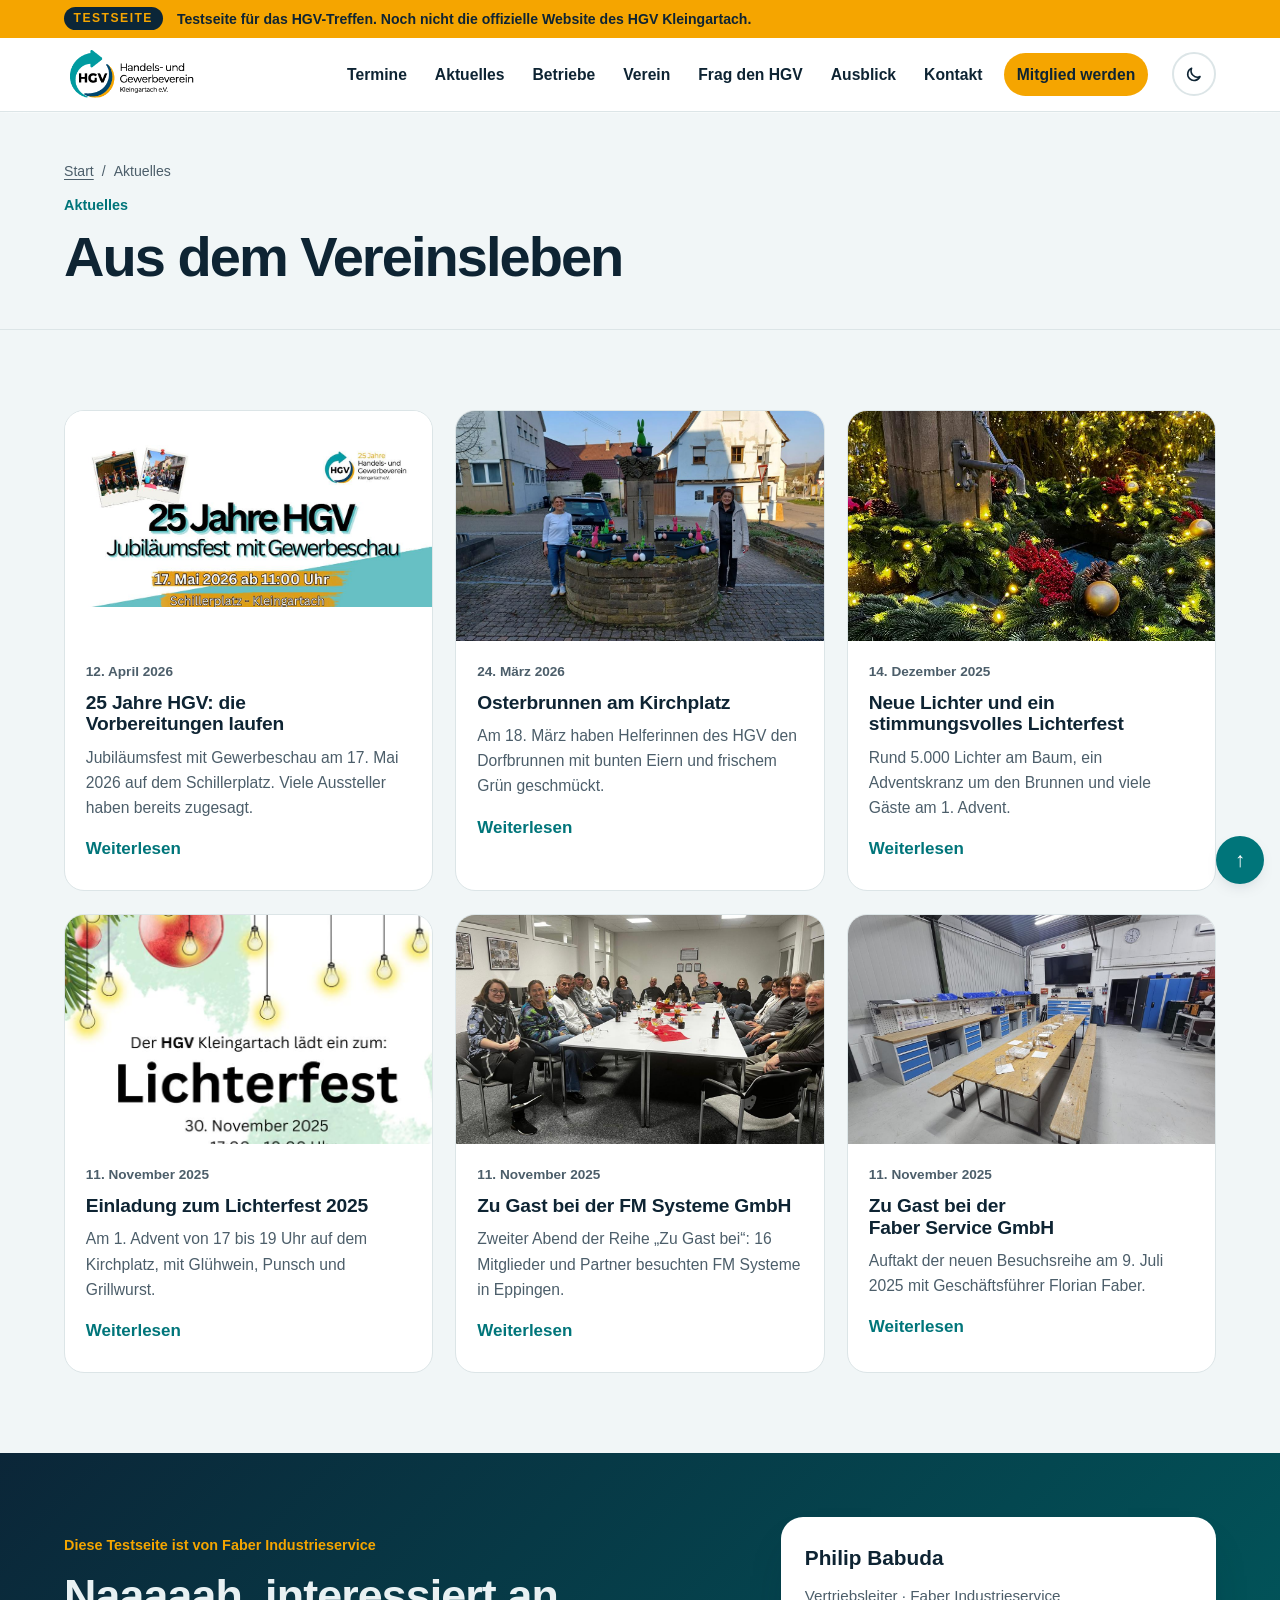
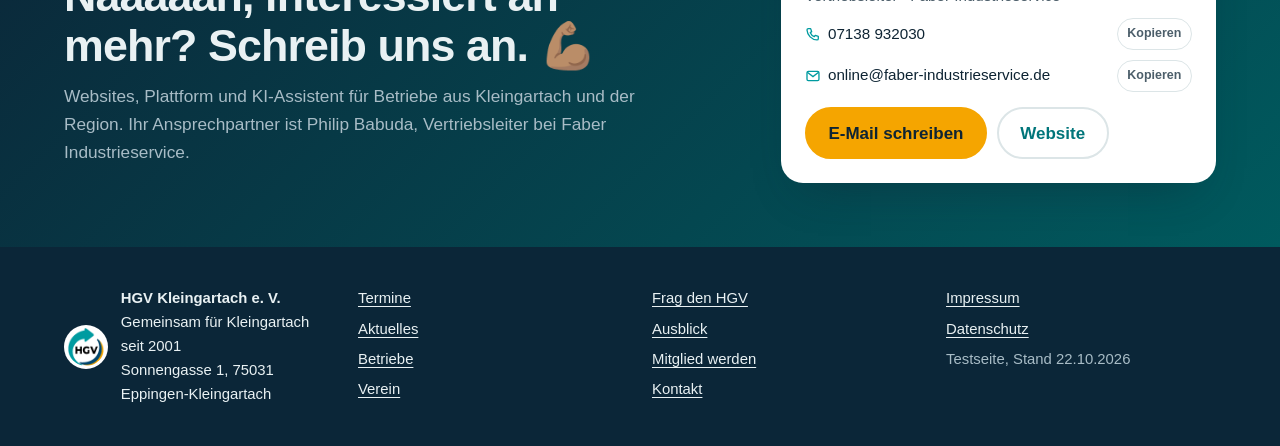
==== commit 033090d3: "Banner Testseite, Werbeblock, Chat an KI-Dienst angebunden Co-Authored-By: Claude Opus 5.5 <noreply@" ====
--- a/aktuelles.html
+++ b/aktuelles.html
@@ -23,7 +23,7 @@
 </svg>
 <a class="skip" href="#main">Zum Inhalt springen</a>
 <div class="topbar">
-<div class="testband" role="note"><div class="wrap"><b>TESTSEITE</b><span class="tb-long">Entwurf für das HGV-Treffen. Noch nicht die offizielle Website des HGV Kleingartach.</span><span class="tb-short">Entwurf, noch nicht offiziell</span></div></div>
+<div class="testband" role="note"><div class="wrap"><b>TESTSEITE</b><span class="tb-long">Testseite für das HGV-Treffen. Noch nicht die offizielle Website des HGV Kleingartach.</span><span class="tb-short">Noch nicht die offizielle Website</span></div></div>
 <header class="site-header">
   <div class="wrap">
     <a class="brand" href="index.html" aria-label="HGV Kleingartach, zur Startseite"><img src="img/hgv-logo.png" alt="HGV Handels- und Gewerbeverein Kleingartach e. V." width="222" height="86"></a>
@@ -75,13 +75,28 @@
 <template id="art-faber"><img src="img/faber-besuch.jpg" alt="Werkstatt der Faber Service GmbH"><time>11. November 2025</time><h2>Zu Gast bei der Faber Service GmbH</h2><p>Am Mittwoch, 9. Juli 2025, startete die neue Besuchsreihe „Zu Gast bei“. Die Faber Service GmbH &amp; Co. KG öffnete ihre Türen für Mitglieder des HGV und ihre Gäste.</p><p>Geschäftsführer Florian Faber stellte das Leistungsspektrum vor: Photovoltaikanlagen für Privat und Gewerbe, automatisierte Hochregallager, Fördertechnik, Industrieanlagen sowie Wartung und technischen Service.</p><p>Die Reihe soll den Zusammenhalt im Verein stärken und den Austausch zwischen den Mitgliedsbetrieben fördern. Der gut besuchte Abend war ein gelungener Auftakt.</p></template>
 
 </main>
+<section class="promo" aria-labelledby="promo-h">
+  <div class="wrap">
+    <div class="promo-copy">
+      <span class="kicker on-dark">Diese Testseite ist von Faber Industrieservice</span>
+      <h2 id="promo-h">Naaaaah, interessiert an mehr? Schreib uns an. 💪🏽</h2>
+      <p>Websites, Plattform und KI-Assistent für Betriebe aus Kleingartach und der Region. Ihr Ansprechpartner ist Philip Babuda, Vertriebsleiter bei Faber Industrieservice.</p>
+    </div>
+    <div class="promo-card">
+      <b>Philip Babuda</b><span>Vertriebsleiter · Faber Industrieservice</span>
+      <div class="m-line"><svg class="ico" aria-hidden="true"><use href="#i-phone"/></svg><span class="val">07138 932030</span><button class="copy" type="button" data-copy="07138 932030">Kopieren</button></div>
+      <div class="m-line"><svg class="ico" aria-hidden="true"><use href="#i-mail"/></svg><span class="val">online@faber-industrieservice.de</span><button class="copy" type="button" data-copy="online@faber-industrieservice.de">Kopieren</button></div>
+      <div class="btn-row"><a class="btn sun" href="mailto:online@faber-industrieservice.de?subject=Website%20f%C3%BCr%20meinen%20Betrieb">E-Mail schreiben</a><a class="btn outline on-dark" href="https://www.faber-industrieservice.de" target="_blank" rel="noopener">Website</a></div>
+    </div>
+  </div>
+</section>
 <a class="to-top" id="toTop" href="#" hidden aria-label="Nach oben">↑</a>
 <footer class="site-footer">
   <div class="wrap">
     <div class="f-brand"><img src="img/hgv-icon.png" alt="" width="44" height="44"><div><b>HGV Kleingartach e. V.</b><br>Gemeinsam für Kleingartach seit 2001<br>Sonnengasse 1, 75031 Eppingen-Kleingartach</div></div>
     <ul><li><a href="termine.html">Termine</a></li><li><a href="aktuelles.html">Aktuelles</a></li><li><a href="betriebe.html">Betriebe</a></li><li><a href="verein.html">Verein</a></li></ul>
     <ul><li><a href="frag.html">Frag den HGV</a></li><li><a href="ausblick.html">Ausblick</a></li><li><a href="mitglied-werden.html">Mitglied werden</a></li><li><a href="kontakt.html">Kontakt</a></li></ul>
-    <ul><li><a href="impressum.html">Impressum</a></li><li><a href="datenschutz.html">Datenschutz</a></li><li>Testseite, Entwurf vom 22.10.2026</li></ul>
+    <ul><li><a href="impressum.html">Impressum</a></li><li><a href="datenschutz.html">Datenschutz</a></li><li>Testseite, Stand 22.10.2026</li></ul>
   </div>
 </footer>
 <dialog id="article" aria-label="Beitrag"><div class="d-inner"><button class="btn outline small d-close" type="button" data-close>Schließen</button><div id="articleBody" style="display:grid;gap:1rem"></div></div></dialog>
--- a/style.css
+++ b/style.css
@@ -446,3 +446,14 @@
 .legal h3{margin-top:1rem;font-size:1.2rem}
 .site-footer .wrap{grid-template-columns:repeat(auto-fit,minmax(12rem,1fr))}
 .doing li b{display:block}
+.promo{background:linear-gradient(135deg,var(--band),var(--brand-deep));color:var(--on-band)}
+.promo .wrap{display:grid;gap:2rem;padding-block:4rem;align-items:center}
+@media (min-width:900px){.promo .wrap{grid-template-columns:1.2fr .8fr;gap:4rem}}
+.promo-copy{display:grid;gap:.8rem;min-width:0}
+.promo h2{color:var(--on-band);font-size:clamp(1.8rem,3.6vw,2.8rem)}
+.promo-copy p{color:var(--on-band-soft);font-size:1.08rem;max-width:36rem}
+.promo-card{background:var(--card);color:var(--ink);border-radius:22px;padding:1.5rem;display:grid;gap:.6rem;box-shadow:var(--shadow);min-width:0}
+.promo-card b{font-size:1.3rem}
+.promo-card > span{color:var(--ink-soft);font-size:.95rem}
+.promo-card .btn-row{margin-top:.4rem}
+.promo-card .btn.outline.on-dark{color:var(--link)}
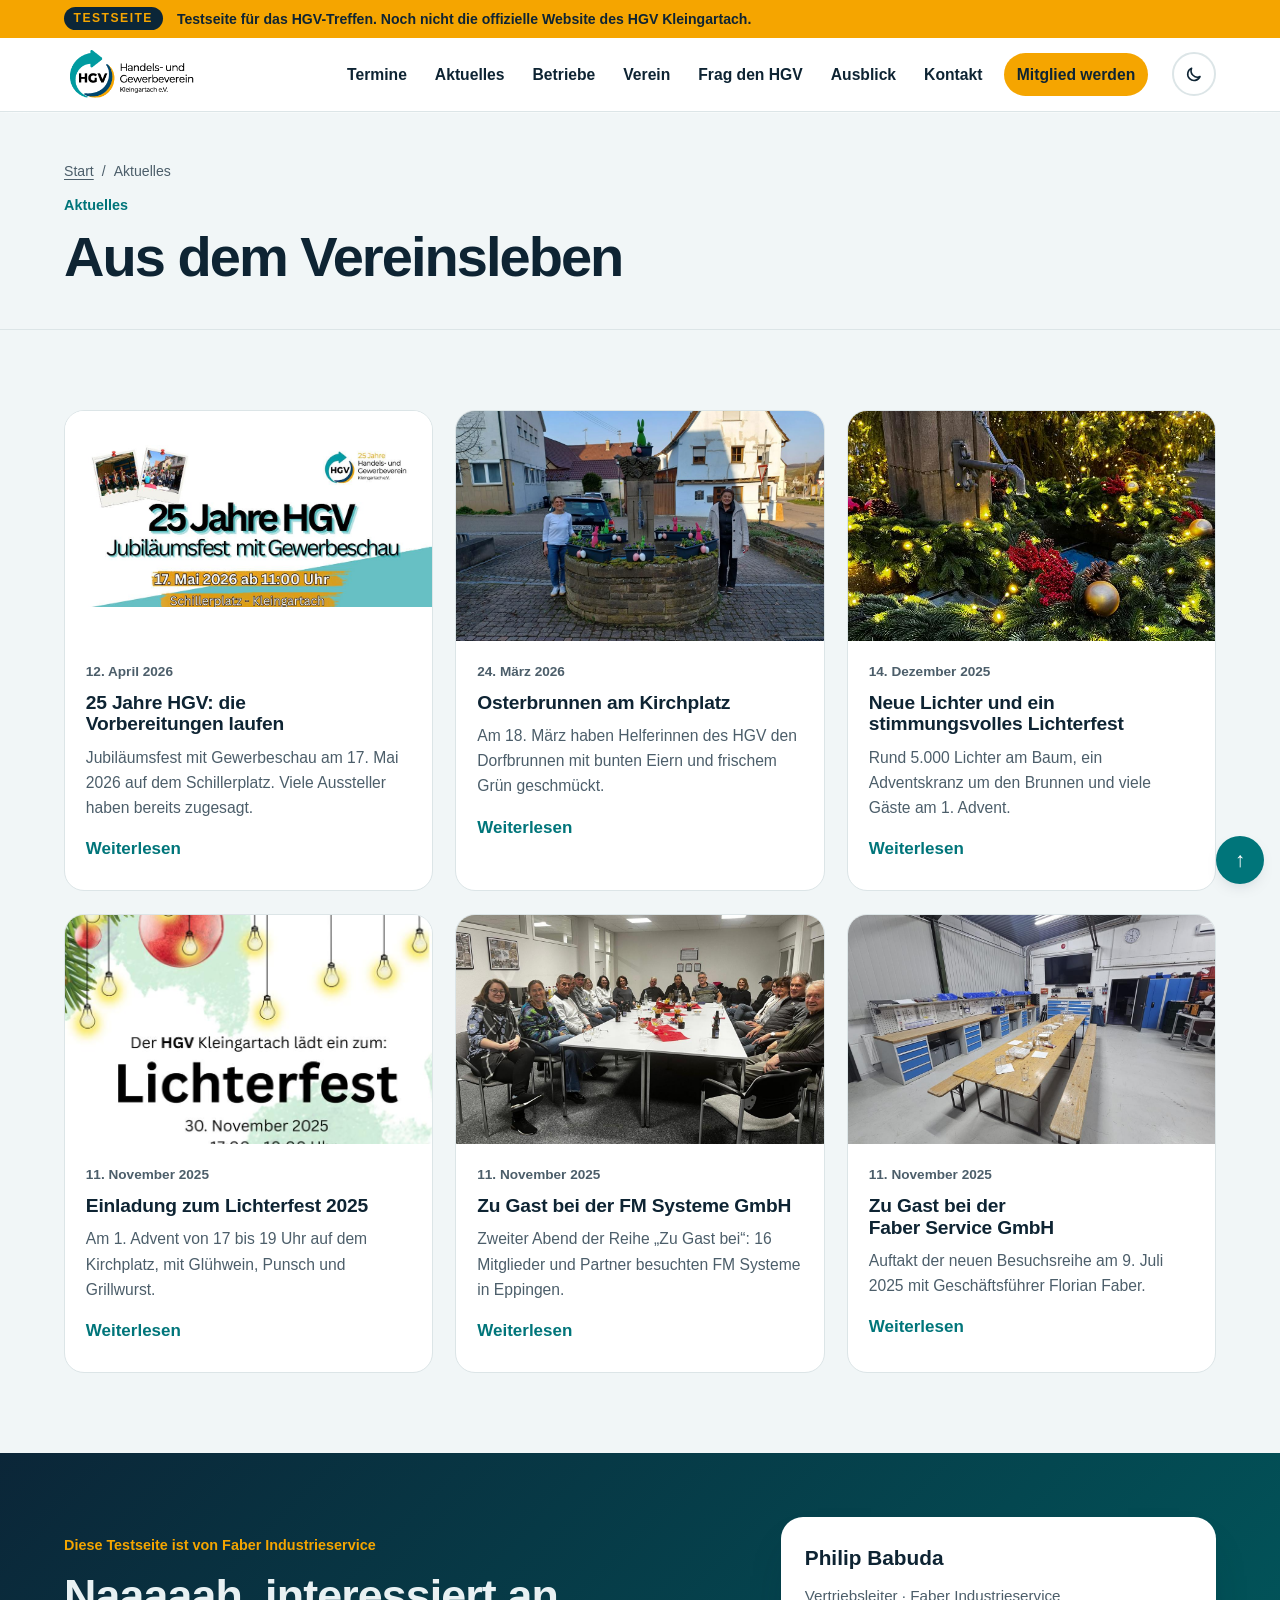
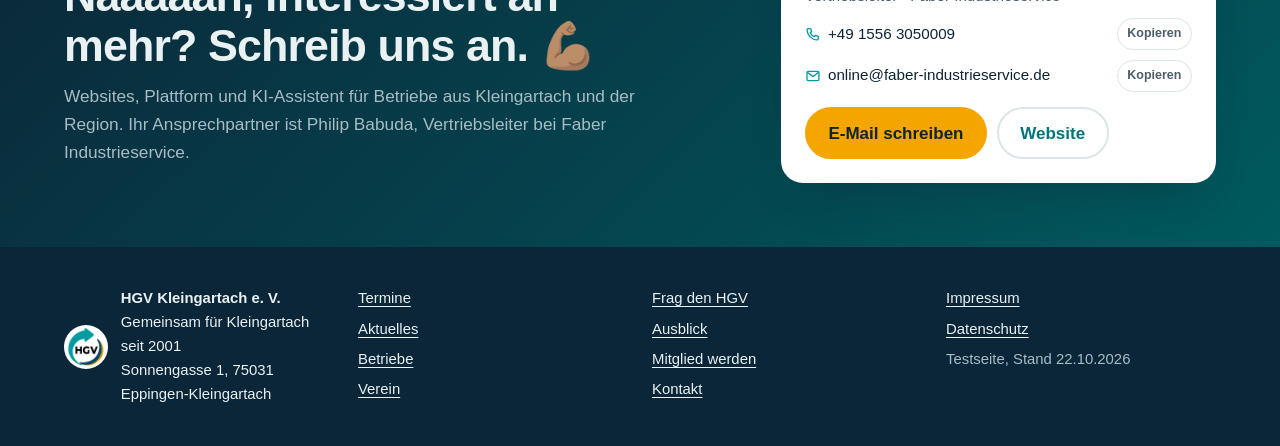
==== commit d27e7044: "Werbeblock: Telefonnummer Philip Co-Authored-By: Claude Opus 5.5 <noreply@anthropic.com>" ====
--- a/aktuelles.html
+++ b/aktuelles.html
@@ -84,7 +84,7 @@
     </div>
     <div class="promo-card">
       <b>Philip Babuda</b><span>Vertriebsleiter · Faber Industrieservice</span>
-      <div class="m-line"><svg class="ico" aria-hidden="true"><use href="#i-phone"/></svg><span class="val">07138 932030</span><button class="copy" type="button" data-copy="07138 932030">Kopieren</button></div>
+      <div class="m-line"><svg class="ico" aria-hidden="true"><use href="#i-phone"/></svg><span class="val">+49 1556 3050009</span><button class="copy" type="button" data-copy="+49 1556 3050009">Kopieren</button></div>
       <div class="m-line"><svg class="ico" aria-hidden="true"><use href="#i-mail"/></svg><span class="val">online@faber-industrieservice.de</span><button class="copy" type="button" data-copy="online@faber-industrieservice.de">Kopieren</button></div>
       <div class="btn-row"><a class="btn sun" href="mailto:online@faber-industrieservice.de?subject=Website%20f%C3%BCr%20meinen%20Betrieb">E-Mail schreiben</a><a class="btn outline on-dark" href="https://www.faber-industrieservice.de" target="_blank" rel="noopener">Website</a></div>
     </div>
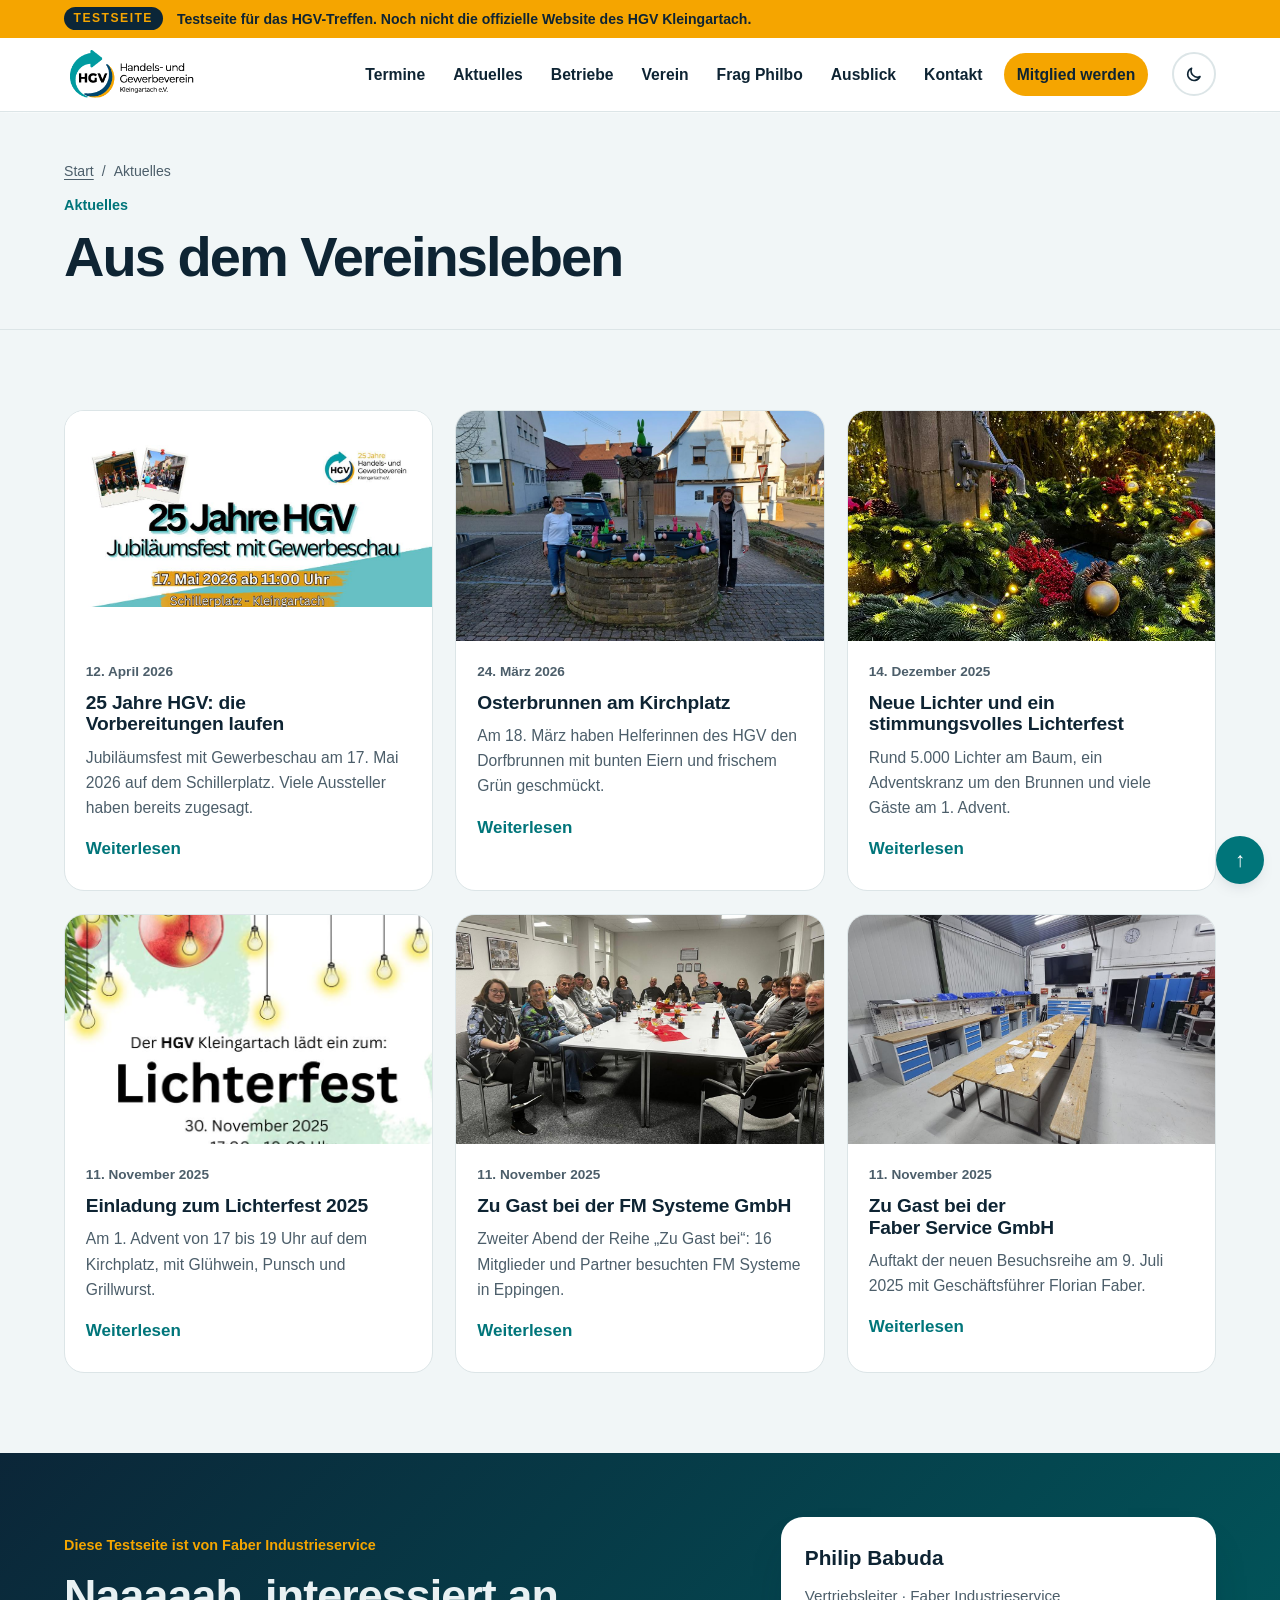
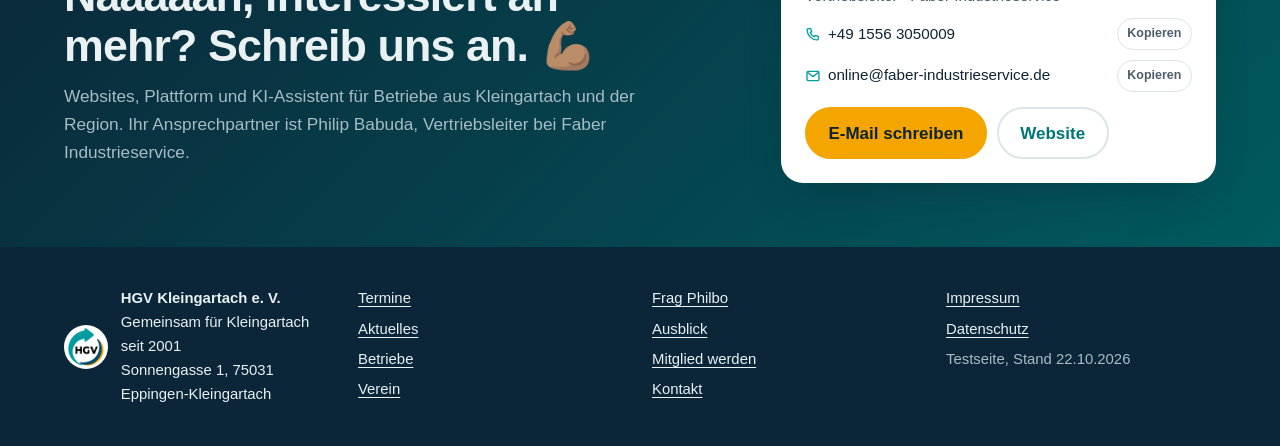
==== commit d2c72fbd: "KI-Assistent heisst jetzt Philbo Co-Authored-By: Claude Opus 5.5 <noreply@anthropic.com>" ====
--- a/aktuelles.html
+++ b/aktuelles.html
@@ -29,7 +29,7 @@
     <a class="brand" href="index.html" aria-label="HGV Kleingartach, zur Startseite"><img src="img/hgv-logo.png" alt="HGV Handels- und Gewerbeverein Kleingartach e. V." width="222" height="86"></a>
     <button class="theme-btn" id="themeBtn" type="button" aria-label="Dunkles Design" aria-pressed="false"><svg viewBox="0 0 24 24" aria-hidden="true"><path d="M20 14.5A8 8 0 0 1 9.5 4a8 8 0 1 0 10.5 10.5z" fill="none" stroke="currentColor" stroke-width="2" stroke-linejoin="round"/></svg></button>
     <button class="nav-toggle" id="navToggle" type="button" aria-expanded="false" aria-controls="nav">Menü</button>
-    <nav class="nav" id="nav" aria-label="Hauptnavigation"><ul><li><a href="termine.html">Termine</a></li><li><a href="aktuelles.html" aria-current="page">Aktuelles</a></li><li><a href="betriebe.html">Betriebe</a></li><li><a href="verein.html">Verein</a></li><li><a href="frag.html">Frag den HGV</a></li><li><a href="ausblick.html">Ausblick</a></li><li><a href="kontakt.html">Kontakt</a></li><li><a class="cta" href="mitglied-werden.html">Mitglied werden</a></li></ul></nav>
+    <nav class="nav" id="nav" aria-label="Hauptnavigation"><ul><li><a href="termine.html">Termine</a></li><li><a href="aktuelles.html" aria-current="page">Aktuelles</a></li><li><a href="betriebe.html">Betriebe</a></li><li><a href="verein.html">Verein</a></li><li><a href="frag.html">Frag Philbo</a></li><li><a href="ausblick.html">Ausblick</a></li><li><a href="kontakt.html">Kontakt</a></li><li><a class="cta" href="mitglied-werden.html">Mitglied werden</a></li></ul></nav>
   </div>
 </header>
 </div>
@@ -95,7 +95,7 @@
   <div class="wrap">
     <div class="f-brand"><img src="img/hgv-icon.png" alt="" width="44" height="44"><div><b>HGV Kleingartach e. V.</b><br>Gemeinsam für Kleingartach seit 2001<br>Sonnengasse 1, 75031 Eppingen-Kleingartach</div></div>
     <ul><li><a href="termine.html">Termine</a></li><li><a href="aktuelles.html">Aktuelles</a></li><li><a href="betriebe.html">Betriebe</a></li><li><a href="verein.html">Verein</a></li></ul>
-    <ul><li><a href="frag.html">Frag den HGV</a></li><li><a href="ausblick.html">Ausblick</a></li><li><a href="mitglied-werden.html">Mitglied werden</a></li><li><a href="kontakt.html">Kontakt</a></li></ul>
+    <ul><li><a href="frag.html">Frag Philbo</a></li><li><a href="ausblick.html">Ausblick</a></li><li><a href="mitglied-werden.html">Mitglied werden</a></li><li><a href="kontakt.html">Kontakt</a></li></ul>
     <ul><li><a href="impressum.html">Impressum</a></li><li><a href="datenschutz.html">Datenschutz</a></li><li>Testseite, Stand 22.10.2026</li></ul>
   </div>
 </footer>
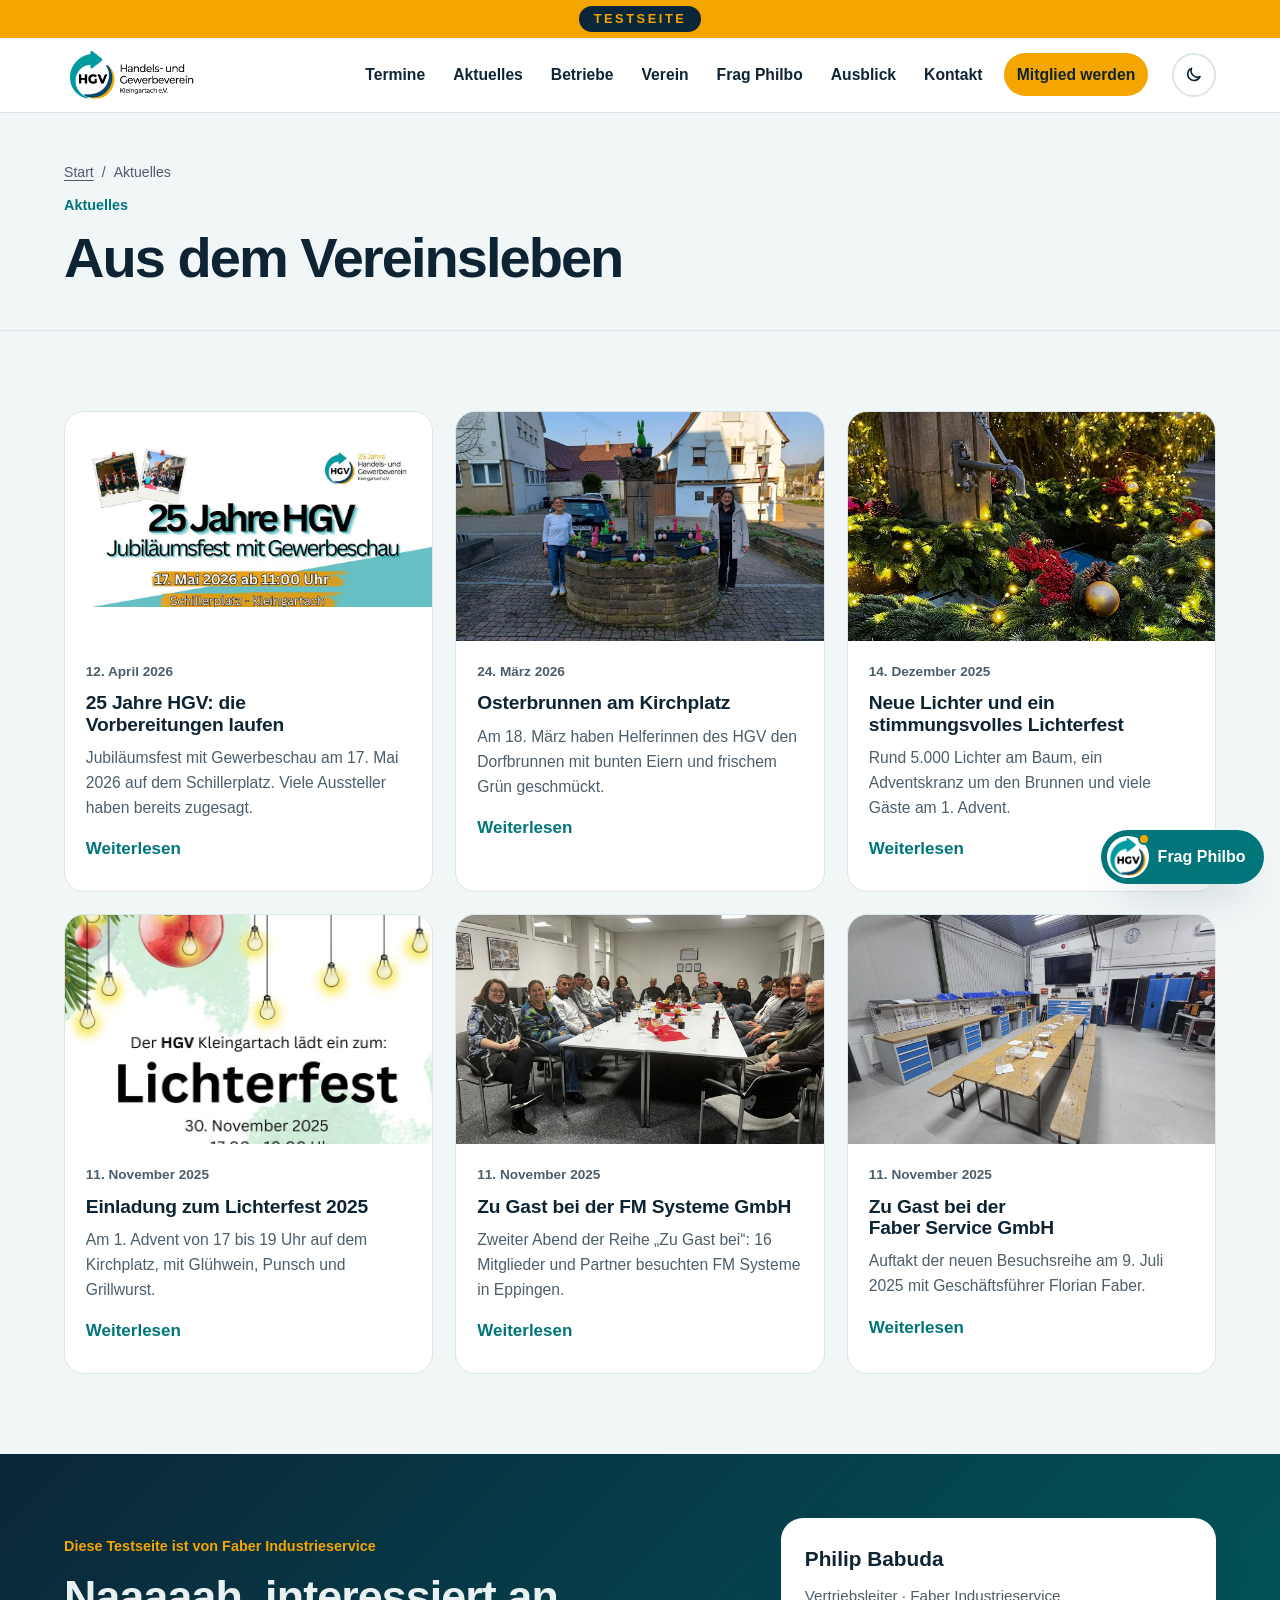
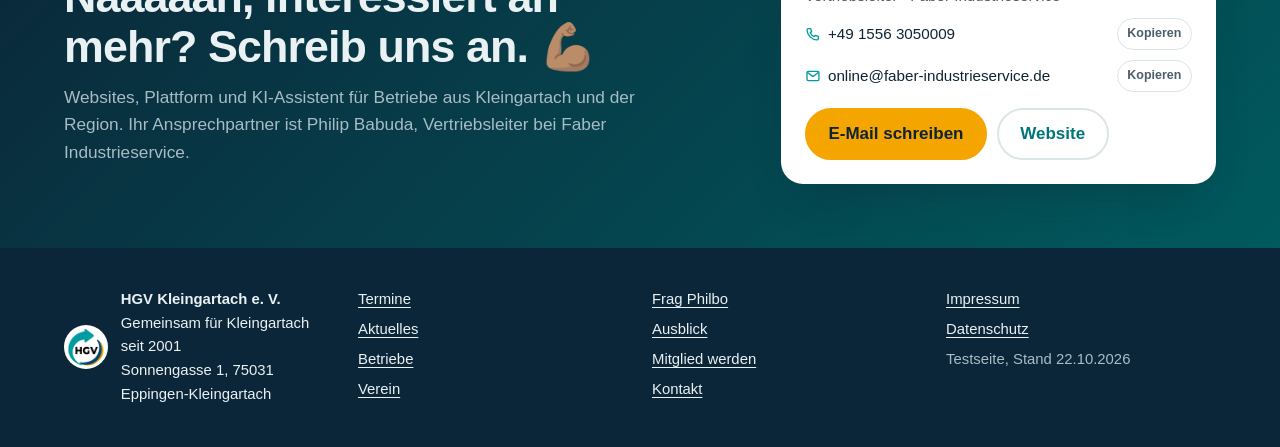
==== commit e8146fa2: "Philbo-Knopf auf allen Seiten, Banner nur TESTSEITE Co-Authored-By: Claude Opus 5.5 <noreply@anthrop" ====
--- a/aktuelles.html
+++ b/aktuelles.html
@@ -23,7 +23,7 @@
 </svg>
 <a class="skip" href="#main">Zum Inhalt springen</a>
 <div class="topbar">
-<div class="testband" role="note"><div class="wrap"><b>TESTSEITE</b><span class="tb-long">Testseite für das HGV-Treffen. Noch nicht die offizielle Website des HGV Kleingartach.</span><span class="tb-short">Noch nicht die offizielle Website</span></div></div>
+<div class="testband" role="note"><div class="wrap"><b>TESTSEITE</b></div></div>
 <header class="site-header">
   <div class="wrap">
     <a class="brand" href="index.html" aria-label="HGV Kleingartach, zur Startseite"><img src="img/hgv-logo.png" alt="HGV Handels- und Gewerbeverein Kleingartach e. V." width="222" height="86"></a>
--- a/style.css
+++ b/style.css
@@ -446,6 +446,27 @@
 .legal h3{margin-top:1rem;font-size:1.2rem}
 .site-footer .wrap{grid-template-columns:repeat(auto-fit,minmax(12rem,1fr))}
 .doing li b{display:block}
+[hidden]{display:none!important}
+.testband .wrap{justify-content:center;padding-block:.4rem}
+.testband b{font-size:.8rem;letter-spacing:.2em;padding:.15rem .9rem}
+.to-top{bottom:calc(88px + env(safe-area-inset-bottom,0px))}
+.philbo-fab{position:fixed;right:calc(16px + env(safe-area-inset-right,0px));bottom:calc(16px + env(safe-area-inset-bottom,0px));z-index:80;display:flex;align-items:center;gap:.55rem;padding:.4rem 1.15rem .4rem .4rem;border:0;border-radius:999px;background:var(--brand-strong);color:var(--on-brand);font:inherit;font-weight:800;font-size:1rem;cursor:pointer;box-shadow:var(--shadow);transition:transform .2s ease}
+.philbo-fab:hover{transform:translateY(-2px)}
+.philbo-fab img{background:var(--tile);border-radius:50%;padding:2px;width:2.6rem;height:2.6rem}
+.philbo-fab::after{content:"";position:absolute;top:3px;left:2.3rem;width:.75rem;height:.75rem;border-radius:50%;background:var(--sun);border:2px solid var(--brand-strong);animation:hotpulse 2.2s ease-in-out infinite}
+.philbo-fab.open::after{display:none}
+.philbo-panel{position:fixed;right:calc(16px + env(safe-area-inset-right,0px));bottom:calc(88px + env(safe-area-inset-bottom,0px));z-index:80;width:min(400px,calc(100vw - 32px));height:min(600px,calc(100vh - 160px));background:var(--card);color:var(--ink);border:1px solid var(--line);border-radius:22px;box-shadow:var(--shadow);display:grid;grid-template-rows:auto minmax(0,1fr) auto auto;overflow:hidden}
+.pp-head{display:flex;gap:.7rem;align-items:center;padding:.8rem 1rem;background:var(--band);color:var(--on-band)}
+.pp-head img{background:var(--tile);border-radius:50%;padding:2px}
+.pp-head b{display:block}
+.pp-head div span{font-size:.82rem;color:var(--on-band-soft)}
+.pp-head .live{margin-left:auto;font-size:.72rem;font-weight:800;color:var(--on-sun);background:var(--sun);border-radius:999px;padding:.12rem .55rem}
+.pp-close{width:2.3rem;height:2.3rem;border-radius:50%;border:0;background:transparent;color:var(--on-band);font-size:1.6rem;line-height:1;cursor:pointer}
+.pp-close:hover{background:rgba(255,255,255,.12)}
+.pp-log{height:auto}
+.philbo-panel .ask-chips{padding:.7rem 1rem 0}
+.philbo-panel .ask-form{padding:.7rem 1rem 1rem}
+@media (max-width:640px){.philbo-fab span{display:none}.philbo-fab{padding:.35rem}.philbo-fab::after{left:auto;right:2px}.philbo-panel{left:max(12px,env(safe-area-inset-left,0px));right:max(12px,env(safe-area-inset-right,0px));width:auto;bottom:calc(84px + env(safe-area-inset-bottom,0px));height:calc(100dvh - 170px)}}
 .promo{background:linear-gradient(135deg,var(--band),var(--brand-deep));color:var(--on-band)}
 .promo .wrap{display:grid;gap:2rem;padding-block:4rem;align-items:center}
 @media (min-width:900px){.promo .wrap{grid-template-columns:1.2fr .8fr;gap:4rem}}
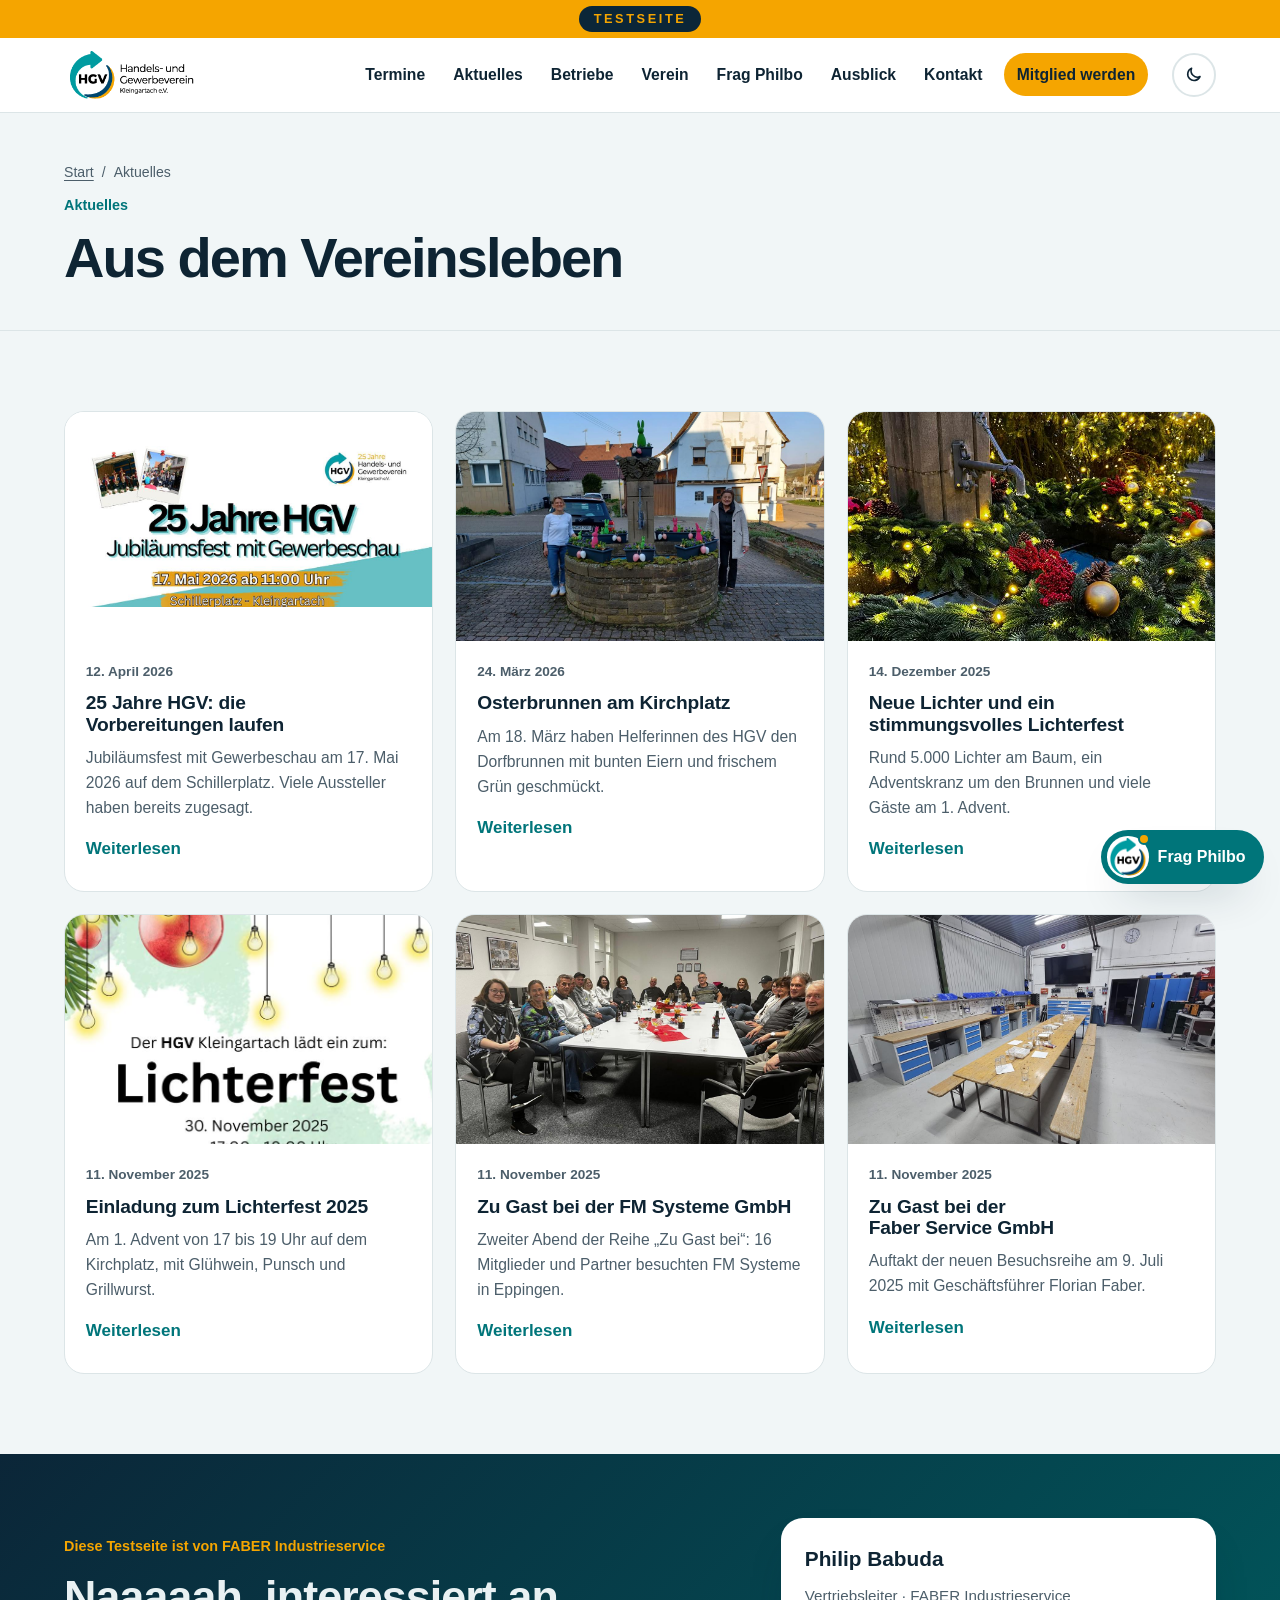
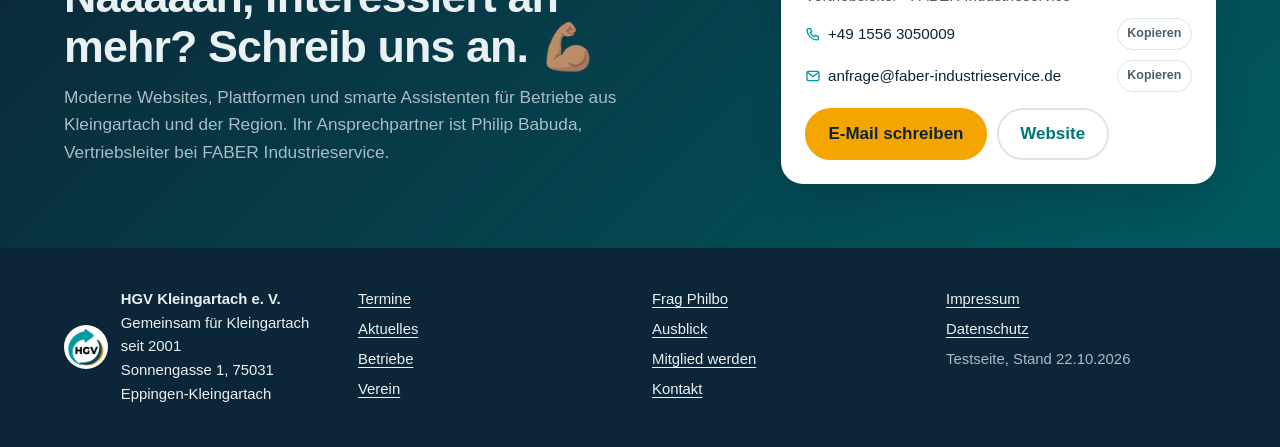
==== commit 7f4fad8b: "FABER, anfrage@-Adresse, digitaler Assistent, Cache-Busting Co-Authored-By: Claude Opus 5.5 <noreply" ====
--- a/aktuelles.html
+++ b/aktuelles.html
@@ -7,7 +7,7 @@
 <meta name="description" content="Neues aus dem Vereinsleben des HGV Kleingartach.">
 <meta name="robots" content="noindex, nofollow">
 <link rel="icon" href="img/hgv-icon.png">
-<link rel="stylesheet" href="style.css">
+<link rel="stylesheet" href="style.css?v=db190e59">
 </head>
 <body data-page="aktuelles">
 <svg width="0" height="0" style="position:absolute" aria-hidden="true">
@@ -78,15 +78,15 @@
 <section class="promo" aria-labelledby="promo-h">
   <div class="wrap">
     <div class="promo-copy">
-      <span class="kicker on-dark">Diese Testseite ist von Faber Industrieservice</span>
+      <span class="kicker on-dark">Diese Testseite ist von FABER Industrieservice</span>
       <h2 id="promo-h">Naaaaah, interessiert an mehr? Schreib uns an. 💪🏽</h2>
-      <p>Websites, Plattform und KI-Assistent für Betriebe aus Kleingartach und der Region. Ihr Ansprechpartner ist Philip Babuda, Vertriebsleiter bei Faber Industrieservice.</p>
+      <p>Moderne Websites, Plattformen und smarte Assistenten für Betriebe aus Kleingartach und der Region. Ihr Ansprechpartner ist Philip Babuda, Vertriebsleiter bei FABER Industrieservice.</p>
     </div>
     <div class="promo-card">
-      <b>Philip Babuda</b><span>Vertriebsleiter · Faber Industrieservice</span>
+      <b>Philip Babuda</b><span>Vertriebsleiter · FABER Industrieservice</span>
       <div class="m-line"><svg class="ico" aria-hidden="true"><use href="#i-phone"/></svg><span class="val">+49 1556 3050009</span><button class="copy" type="button" data-copy="+49 1556 3050009">Kopieren</button></div>
-      <div class="m-line"><svg class="ico" aria-hidden="true"><use href="#i-mail"/></svg><span class="val">online@faber-industrieservice.de</span><button class="copy" type="button" data-copy="online@faber-industrieservice.de">Kopieren</button></div>
-      <div class="btn-row"><a class="btn sun" href="mailto:online@faber-industrieservice.de?subject=Website%20f%C3%BCr%20meinen%20Betrieb">E-Mail schreiben</a><a class="btn outline on-dark" href="https://www.faber-industrieservice.de" target="_blank" rel="noopener">Website</a></div>
+      <div class="m-line"><svg class="ico" aria-hidden="true"><use href="#i-mail"/></svg><span class="val">anfrage@faber-industrieservice.de</span><button class="copy" type="button" data-copy="anfrage@faber-industrieservice.de">Kopieren</button></div>
+      <div class="btn-row"><a class="btn sun" href="mailto:anfrage@faber-industrieservice.de?subject=Website%20f%C3%BCr%20meinen%20Betrieb">E-Mail schreiben</a><a class="btn outline on-dark" href="https://www.faber-industrieservice.de" target="_blank" rel="noopener">Website</a></div>
     </div>
   </div>
 </section>
@@ -101,6 +101,6 @@
 </footer>
 <dialog id="article" aria-label="Beitrag"><div class="d-inner"><button class="btn outline small d-close" type="button" data-close>Schließen</button><div id="articleBody" style="display:grid;gap:1rem"></div></div></dialog>
 
-<script src="app.js"></script>
+<script src="app.js?v=db190e59"></script>
 </body>
 </html>
